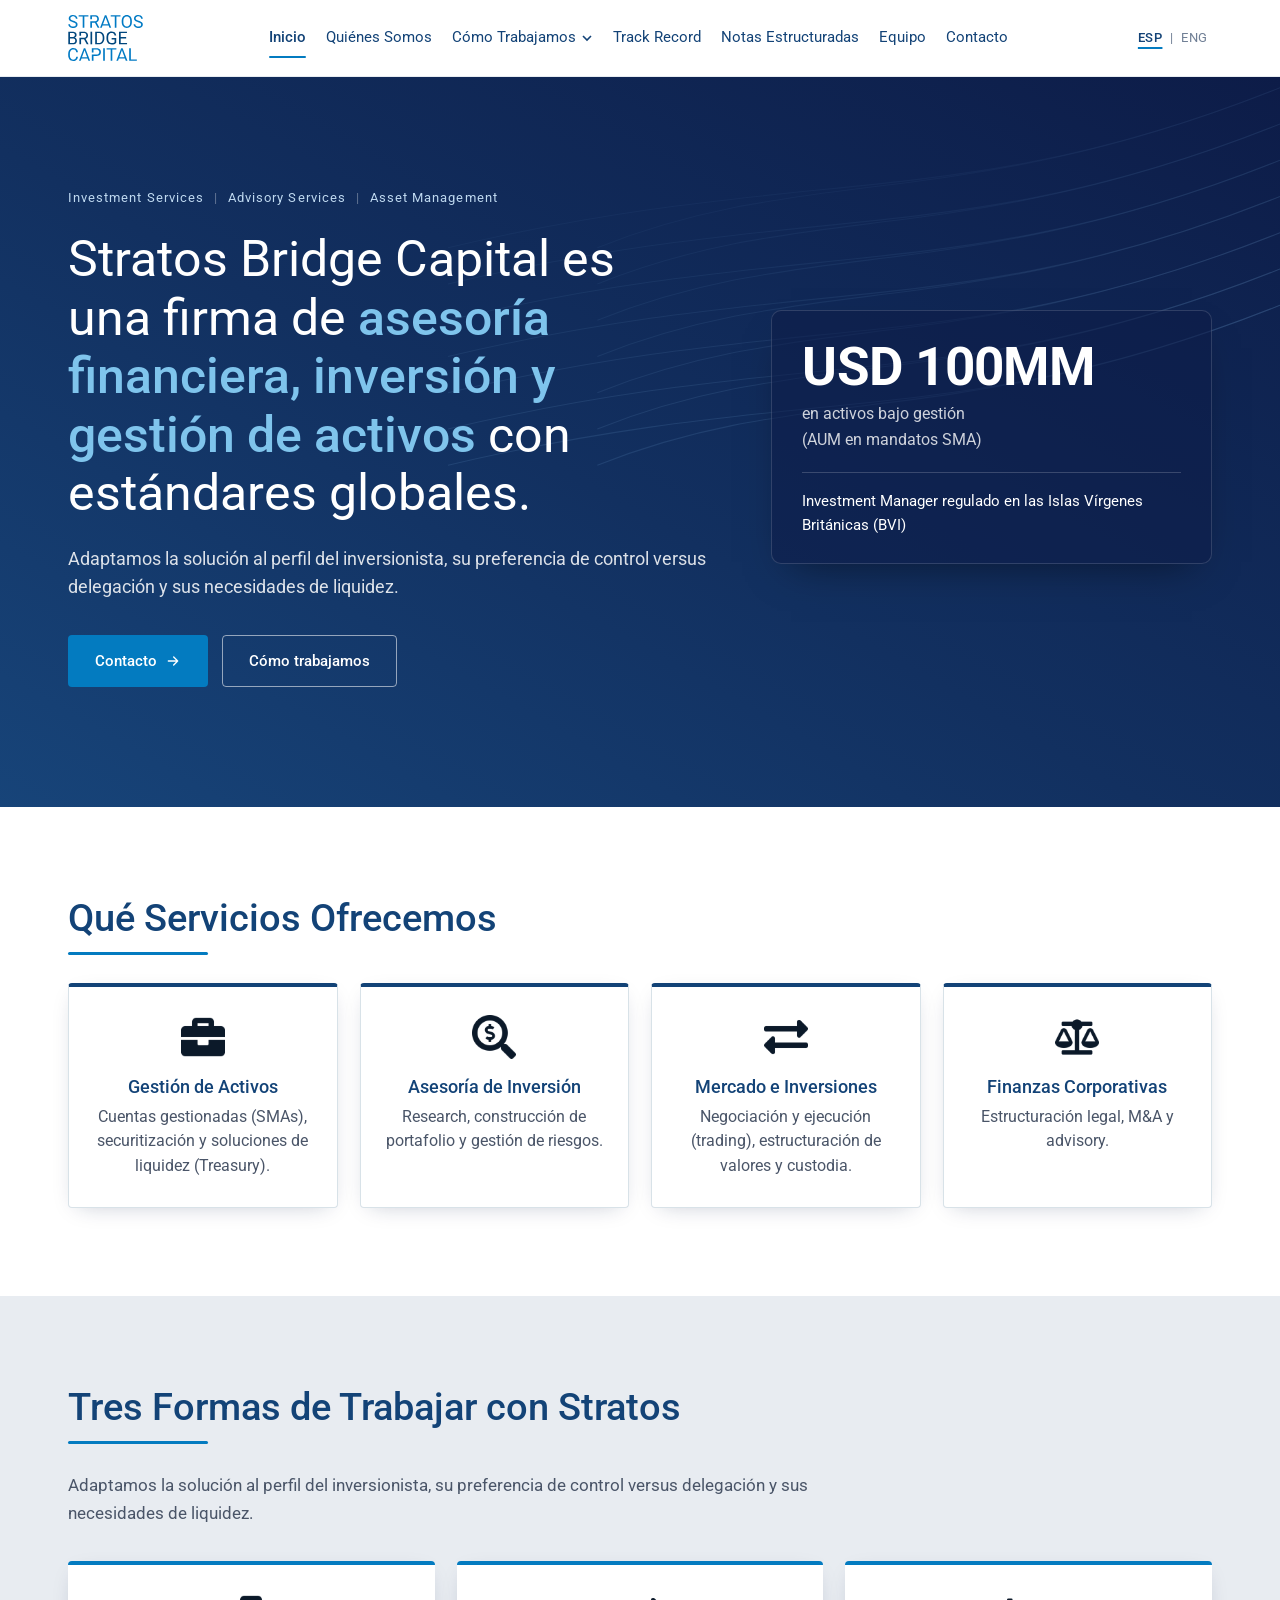
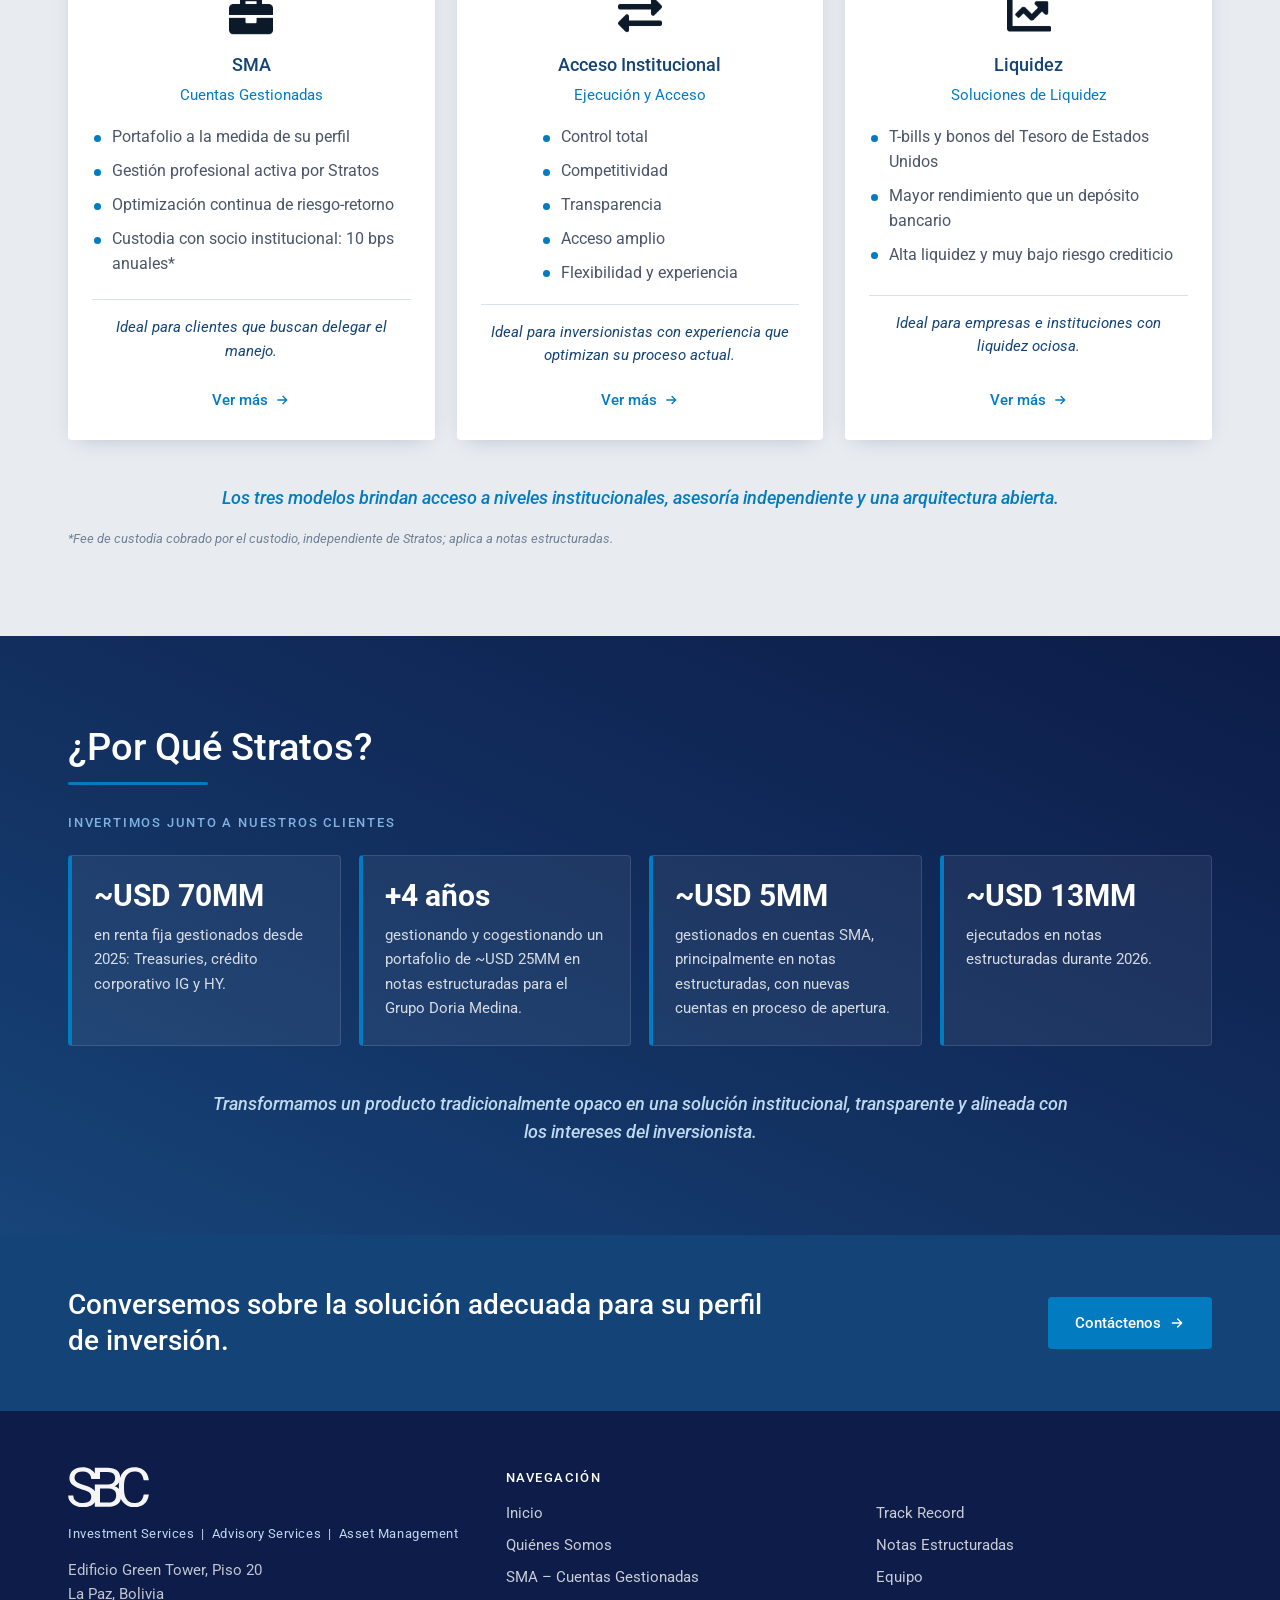
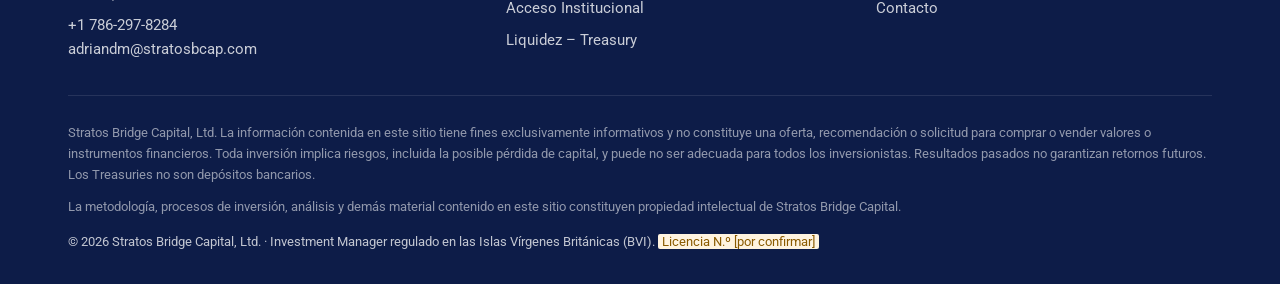
==== index.html @ 6c7af45d "Add files via upload" ====
<!DOCTYPE html>
<html lang="es" data-title-es="Stratos Bridge Capital" data-title-en="Stratos Bridge Capital">
<head>
<meta charset="UTF-8">
<meta name="viewport" content="width=device-width, initial-scale=1, viewport-fit=cover">
<title>Stratos Bridge Capital</title>
<meta name="description" content="Stratos Bridge Capital es una firma de asesoría financiera, inversión y gestión de activos con estándares globales: SMA, Acceso Institucional y Soluciones de Liquidez (Treasury).">
<meta name="theme-color" content="#0D1C48">
<link rel="canonical" href="https://www.stratosbridgecapital.com/">
<meta property="og:type" content="website">
<meta property="og:title" content="Stratos Bridge Capital">
<meta property="og:description" content="Stratos Bridge Capital es una firma de asesoría financiera, inversión y gestión de activos con estándares globales: SMA, Acceso Institucional y Soluciones de Liquidez (Treasury).">
<meta property="og:url" content="https://www.stratosbridgecapital.com/">
<link rel="icon" type="image/png" href="assets/img/favicon.png">
<link rel="apple-touch-icon" href="assets/img/apple-touch-icon.png">
<link rel="preconnect" href="https://fonts.googleapis.com">
<link rel="preconnect" href="https://fonts.gstatic.com" crossorigin>
<link href="https://fonts.googleapis.com/css2?family=Roboto:ital,wght@0,300;0,400;0,500;0,700;1,400;1,500&display=swap" rel="stylesheet">
<link rel="stylesheet" href="assets/css/site.css?v=20261110">
</head>
<body>
<a class="skip" href="#main"><span data-es="Saltar al contenido" data-en="Skip to content">Saltar al contenido</span></a>
<header id="hdr">
  <div class="wrap hdr-in">
    <a href="index.html" class="logo" aria-label="Stratos Bridge Capital – Inicio"><img src="assets/img/logos/lc.svg" alt="Stratos Bridge Capital" width="74" height="46" decoding="async"></a>
    <nav class="nav" aria-label="Principal"><a href="index.html" class="active" aria-current="page"><span data-es="Inicio" data-en="Home">Inicio</span></a><a href="quienes-somos.html"><span data-es="Quiénes Somos" data-en="About Us">Quiénes Somos</span></a><div class="dd"><button type="button" class="dd-btn" aria-expanded="false" aria-haspopup="true"><span data-es="Cómo Trabajamos" data-en="How We Work">Cómo Trabajamos</span><svg viewBox="0 0 12 12" fill="none" stroke="currentColor" stroke-width="1.6" aria-hidden="true"><path d="M2 4l4 4 4-4"/></svg></button><div class="dd-menu"><a href="sma.html"><span data-es="SMA – Cuentas Gestionadas" data-en="SMAs – Managed Accounts">SMA – Cuentas Gestionadas</span></a><a href="acceso-institucional.html"><span data-es="Acceso Institucional" data-en="Institutional Access">Acceso Institucional</span></a><a href="liquidez.html"><span data-es="Liquidez – Treasury" data-en="Liquidity – Treasury">Liquidez – Treasury</span></a></div></div><a href="track-record.html"><span>Track Record</span></a><a href="notas-estructuradas.html"><span data-es="Notas Estructuradas" data-en="Structured Notes">Notas Estructuradas</span></a><a href="equipo.html"><span data-es="Equipo" data-en="Team">Equipo</span></a><a href="contacto.html"><span data-es="Contacto" data-en="Contact">Contacto</span></a></nav>
    <div class="hdr-r">
      <div class="lang" role="group" aria-label="Idioma / Language"><button type="button" data-setlang="es" class="on" aria-pressed="true" title="Español">ESP</button><span aria-hidden="true">|</span><button type="button" data-setlang="en" aria-pressed="false" title="English">ENG</button></div>
      <button type="button" class="burger" id="burger" aria-expanded="false" aria-controls="mob" data-es-al="Abrir menú" data-en-al="Open menu" aria-label="Abrir menú">
        <svg viewBox="0 0 24 24" fill="none" stroke="currentColor" stroke-width="1.6" stroke-linecap="round" aria-hidden="true"><path d="M4 6h16M4 12h16M4 18h16"/></svg>
      </button>
    </div>
  </div>
</header>
<div class="mob-ov" data-mob-close></div>
<aside class="mob" id="mob" aria-hidden="true">
  <div class="mob-top">
    <img src="assets/img/logos/lw.svg" alt="Stratos Bridge Capital" width="55" height="34" decoding="async">
    <button type="button" class="mob-close" data-mob-close data-es-al="Cerrar menú" data-en-al="Close menu" aria-label="Cerrar menú">
      <svg viewBox="0 0 24 24" fill="none" stroke="currentColor" stroke-width="1.8" stroke-linecap="round" aria-hidden="true"><path d="M6 6l12 12M18 6 6 18"/></svg>
    </button>
  </div>
  <nav aria-label="Móvil"><a href="index.html" class="active"><span data-es="Inicio" data-en="Home">Inicio</span></a><a href="quienes-somos.html"><span data-es="Quiénes Somos" data-en="About Us">Quiénes Somos</span></a><span class="grp" data-es="Cómo Trabajamos" data-en="How We Work">Cómo Trabajamos</span><a href="sma.html" class="sub"><span data-es="SMA – Cuentas Gestionadas" data-en="SMAs – Managed Accounts">SMA – Cuentas Gestionadas</span></a><a href="acceso-institucional.html" class="sub"><span data-es="Acceso Institucional" data-en="Institutional Access">Acceso Institucional</span></a><a href="liquidez.html" class="sub"><span data-es="Liquidez – Treasury" data-en="Liquidity – Treasury">Liquidez – Treasury</span></a><a href="track-record.html"><span>Track Record</span></a><a href="notas-estructuradas.html"><span data-es="Notas Estructuradas" data-en="Structured Notes">Notas Estructuradas</span></a><a href="equipo.html"><span data-es="Equipo" data-en="Team">Equipo</span></a><a href="contacto.html"><span data-es="Contacto" data-en="Contact">Contacto</span></a></nav>
  <div class="lang" role="group" aria-label="Idioma / Language"><button type="button" data-setlang="es" class="on" aria-pressed="true" title="Español">ESP</button><span aria-hidden="true">|</span><button type="button" data-setlang="en" aria-pressed="false" title="English">ENG</button></div>
</aside>
<main id="main">
<section class="hero">
  <svg class="hero-deco" viewBox="0 0 1200 600" preserveAspectRatio="xMaxYMid slice" aria-hidden="true"><path d="M560 160 C 760 80, 900 130, 1200 10" fill="none" stroke="#7FB2E0" stroke-opacity="0.10" stroke-width="1"/><path d="M560 194 C 760 114, 900 164, 1200 44" fill="none" stroke="#7FB2E0" stroke-opacity="0.13" stroke-width="1"/><path d="M560 228 C 760 148, 900 198, 1200 78" fill="none" stroke="#7FB2E0" stroke-opacity="0.16" stroke-width="1"/><path d="M560 262 C 760 182, 900 232, 1200 112" fill="none" stroke="#7FB2E0" stroke-opacity="0.19" stroke-width="1"/><path d="M560 296 C 760 216, 900 266, 1200 146" fill="none" stroke="#7FB2E0" stroke-opacity="0.22" stroke-width="1"/><path d="M560 330 C 760 250, 900 300, 1200 180" fill="none" stroke="#7FB2E0" stroke-opacity="0.25" stroke-width="1"/><path d="M560 364 C 760 284, 900 334, 1200 214" fill="none" stroke="#7FB2E0" stroke-opacity="0.28" stroke-width="1"/><path d="M420 160 C 760 80, 900 130, 1200 10" fill="none" stroke="#7FB2E0" stroke-opacity="0.10" stroke-width="1"/><path d="M420 194 C 760 114, 900 164, 1200 44" fill="none" stroke="#7FB2E0" stroke-opacity="0.13" stroke-width="1"/><path d="M420 228 C 760 148, 900 198, 1200 78" fill="none" stroke="#7FB2E0" stroke-opacity="0.16" stroke-width="1"/><path d="M420 262 C 760 182, 900 232, 1200 112" fill="none" stroke="#7FB2E0" stroke-opacity="0.19" stroke-width="1"/><path d="M420 296 C 760 216, 900 266, 1200 146" fill="none" stroke="#7FB2E0" stroke-opacity="0.22" stroke-width="1"/><path d="M420 330 C 760 250, 900 300, 1200 180" fill="none" stroke="#7FB2E0" stroke-opacity="0.25" stroke-width="1"/><path d="M420 364 C 760 284, 900 334, 1200 214" fill="none" stroke="#7FB2E0" stroke-opacity="0.28" stroke-width="1"/></svg>
  <div class="wrap hero-in">
    <div class="fade">
      <p class="tagline">Investment Services <i>|</i> Advisory Services <i>|</i> Asset Management</p>
      <h1 data-es="Stratos Bridge Capital es una firma de &lt;b&gt;asesoría financiera, inversión y gestión de activos&lt;/b&gt; con estándares globales." data-en="Stratos Bridge Capital is a &lt;b&gt;financial advisory, investment and asset management&lt;/b&gt; firm with global standards.">Stratos Bridge Capital es una firma de <b>asesoría financiera, inversión y gestión de activos</b> con estándares globales.</h1>
      <p class="sub" data-es="Adaptamos la solución al perfil del inversionista, su preferencia de control versus delegación y sus necesidades de liquidez." data-en="We tailor each solution to the investor’s profile, their preference for control versus delegation, and their liquidity needs.">Adaptamos la solución al perfil del inversionista, su preferencia de control versus delegación y sus necesidades de liquidez.</p>
      <div class="btns">
        <a href="contacto.html" class="btn btn-p"><span data-es="Contacto" data-en="Contact">Contacto</span><svg viewBox="0 0 24 24" fill="none" stroke="currentColor" stroke-width="2" stroke-linecap="round" stroke-linejoin="round" aria-hidden="true"><path d="M5 12h14M13 6l6 6-6 6"/></svg></a>
        <a href="#formas" class="btn btn-o"><span data-es="Cómo trabajamos" data-en="How we work">Cómo trabajamos</span></a>
      </div>
    </div>
    <div class="fade"><div class="aum">
  <div class="big">USD 100MM</div>
  <p class="cap" data-es="en activos bajo gestión&lt;br&gt;(AUM en mandatos SMA)" data-en="in assets under management&lt;br&gt;(AUM in SMA mandates)">en activos bajo gestión<br>(AUM en mandatos SMA)</p>
  <hr>
  <p class="reg" data-es="Investment Manager regulado en las Islas Vírgenes Británicas (BVI)" data-en="Investment Manager regulated in the British Virgin Islands (BVI)">Investment Manager regulado en las Islas Vírgenes Británicas (BVI)</p>
</div></div>
  </div>
</section>
<section class="sec sec-white"><div class="wrap">
  <h2 class="ttl"><span data-es="Qué Servicios Ofrecemos" data-en="What We Offer">Qué Servicios Ofrecemos</span><span class="ul" aria-hidden="true"></span></h2>
  <div class="grid g4"><div class="card cen navy"><img src="assets/img/icons/gestion.png" alt="" width="44" height="44" class="ico" loading="lazy" decoding="async">
      <h3 data-es="Gestión de Activos" data-en="Asset Management">Gestión de Activos</h3><p data-es="Cuentas gestionadas (SMAs), securitización y soluciones de liquidez (Treasury)." data-en="Separately managed accounts (SMAs), securitization and liquidity solutions (Treasury).">Cuentas gestionadas (SMAs), securitización y soluciones de liquidez (Treasury).</p></div><div class="card cen navy"><img src="assets/img/icons/asesoria.png" alt="" width="44" height="44" class="ico" loading="lazy" decoding="async">
      <h3 data-es="Asesoría de Inversión" data-en="Investment Advisory">Asesoría de Inversión</h3><p data-es="Research, construcción de portafolio y gestión de riesgos." data-en="Research, portfolio construction and risk management.">Research, construcción de portafolio y gestión de riesgos.</p></div><div class="card cen navy"><img src="assets/img/icons/mercado.png" alt="" width="44" height="44" class="ico" loading="lazy" decoding="async">
      <h3 data-es="Mercado e Inversiones" data-en="Markets &amp; Investments">Mercado e Inversiones</h3><p data-es="Negociación y ejecución (trading), estructuración de valores y custodia." data-en="Trading and execution, securities structuring and custody.">Negociación y ejecución (trading), estructuración de valores y custodia.</p></div><div class="card cen navy"><img src="assets/img/icons/finanzas.png" alt="" width="44" height="44" class="ico" loading="lazy" decoding="async">
      <h3 data-es="Finanzas Corporativas" data-en="Corporate Finance">Finanzas Corporativas</h3><p data-es="Estructuración legal, M&amp;amp;A y advisory." data-en="Legal structuring, M&amp;amp;A and advisory.">Estructuración legal, M&amp;A y advisory.</p></div></div>
</div></section>
<section class="sec sec-light" id="formas"><div class="wrap">
  <h2 class="ttl"><span data-es="Tres Formas de Trabajar con Stratos" data-en="Three Ways to Work with Stratos">Tres Formas de Trabajar con Stratos</span><span class="ul" aria-hidden="true"></span></h2>
  <p class="lead" data-es="Adaptamos la solución al perfil del inversionista, su preferencia de control versus delegación y sus necesidades de liquidez." data-en="We tailor each solution to the investor’s profile, their preference for control versus delegation, and their liquidity needs.">Adaptamos la solución al perfil del inversionista, su preferencia de control versus delegación y sus necesidades de liquidez.</p>
  <div class="grid g3" style="margin-top:34px"><div class="card cen"><img src="assets/img/icons/gestion.png" alt="" width="44" height="44" class="ico" loading="lazy" decoding="async">
      <h3>SMA</h3><p class="h3sub" data-es="Cuentas Gestionadas" data-en="Managed Accounts">Cuentas Gestionadas</p><ul class="list"><li data-es="Portafolio a la medida de su perfil" data-en="Portfolio tailored to your profile">Portafolio a la medida de su perfil</li><li data-es="Gestión profesional activa por Stratos" data-en="Active professional management by Stratos">Gestión profesional activa por Stratos</li><li data-es="Optimización continua de riesgo-retorno" data-en="Ongoing risk-return optimization">Optimización continua de riesgo-retorno</li><li data-es="Custodia con socio institucional: 10 bps anuales*" data-en="Custody with an institutional partner: 10 bps per year*">Custodia con socio institucional: 10 bps anuales*</li></ul>
      <p class="ideal" data-es="Ideal para clientes que buscan delegar el manejo." data-en="Ideal for clients who prefer to delegate management.">Ideal para clientes que buscan delegar el manejo.</p>
      <a class="more" href="sma.html"><span data-es="Ver más" data-en="Learn more">Ver más</span><svg style="width:16px;height:16px" viewBox="0 0 24 24" fill="none" stroke="currentColor" stroke-width="2" aria-hidden="true"><path d="M5 12h14M13 6l6 6-6 6"/></svg></a></div><div class="card cen"><img src="assets/img/icons/mercado.png" alt="" width="44" height="44" class="ico" loading="lazy" decoding="async">
      <h3 data-es="Acceso Institucional" data-en="Institutional Access">Acceso Institucional</h3><p class="h3sub" data-es="Ejecución y Acceso" data-en="Execution &amp; Access">Ejecución y Acceso</p><ul class="list"><li data-es="Control total" data-en="Full control">Control total</li><li data-es="Competitividad" data-en="Competitive terms">Competitividad</li><li data-es="Transparencia" data-en="Transparency">Transparencia</li><li data-es="Acceso amplio" data-en="Broad access">Acceso amplio</li><li data-es="Flexibilidad y experiencia" data-en="Flexibility and expertise">Flexibilidad y experiencia</li></ul>
      <p class="ideal" data-es="Ideal para inversionistas con experiencia que optimizan su proceso actual." data-en="Ideal for experienced investors optimizing their current process.">Ideal para inversionistas con experiencia que optimizan su proceso actual.</p>
      <a class="more" href="acceso-institucional.html"><span data-es="Ver más" data-en="Learn more">Ver más</span><svg style="width:16px;height:16px" viewBox="0 0 24 24" fill="none" stroke="currentColor" stroke-width="2" aria-hidden="true"><path d="M5 12h14M13 6l6 6-6 6"/></svg></a></div><div class="card cen"><img src="assets/img/icons/liquidez.png" alt="" width="44" height="44" class="ico" loading="lazy" decoding="async">
      <h3 data-es="Liquidez" data-en="Liquidity">Liquidez</h3><p class="h3sub" data-es="Soluciones de Liquidez" data-en="Liquidity Solutions">Soluciones de Liquidez</p><ul class="list"><li data-es="T-bills y bonos del Tesoro de Estados Unidos" data-en="U.S. Treasury bills and notes">T-bills y bonos del Tesoro de Estados Unidos</li><li data-es="Mayor rendimiento que un depósito bancario" data-en="Higher yield than a bank deposit">Mayor rendimiento que un depósito bancario</li><li data-es="Alta liquidez y muy bajo riesgo crediticio" data-en="High liquidity and very low credit risk">Alta liquidez y muy bajo riesgo crediticio</li></ul>
      <p class="ideal" data-es="Ideal para empresas e instituciones con liquidez ociosa." data-en="Ideal for companies and institutions with idle cash.">Ideal para empresas e instituciones con liquidez ociosa.</p>
      <a class="more" href="liquidez.html"><span data-es="Ver más" data-en="Learn more">Ver más</span><svg style="width:16px;height:16px" viewBox="0 0 24 24" fill="none" stroke="currentColor" stroke-width="2" aria-hidden="true"><path d="M5 12h14M13 6l6 6-6 6"/></svg></a></div></div>
  <p class="closing" data-es="Los tres modelos brindan acceso a niveles institucionales, asesoría independiente y una arquitectura abierta." data-en="All three models provide institutional-level access, independent advice and an open architecture.">Los tres modelos brindan acceso a niveles institucionales, asesoría independiente y una arquitectura abierta.</p>
  <p class="fn" data-es="*Fee de custodia cobrado por el custodio, independiente de Stratos; aplica a notas estructuradas." data-en="*Custody fee charged by the custodian, independent of Stratos; applies to structured notes.">*Fee de custodia cobrado por el custodio, independiente de Stratos; aplica a notas estructuradas.</p>
</div></section>
<section class="sec sec-dark"><div class="wrap">
  <h2 class="ttl"><span data-es="¿Por Qué Stratos?" data-en="Why Stratos?">¿Por Qué Stratos?</span><span class="ul" aria-hidden="true"></span></h2>
  <span class="kicker" data-es="Invertimos junto a nuestros clientes" data-en="We invest alongside our clients">Invertimos junto a nuestros clientes</span>
  <div class="stats" style="margin-top:22px"><div class="stat"><div class="n">~USD 70MM</div><p data-es="en renta fija gestionados desde 2025: Treasuries, crédito corporativo IG y HY." data-en="in fixed income managed since 2025: Treasuries, investment grade and high yield corporate credit.">en renta fija gestionados desde 2025: Treasuries, crédito corporativo IG y HY.</p></div><div class="stat"><div class="n" data-es="+4 años" data-en="4+ years">+4 años</div><p data-es="gestionando y cogestionando un portafolio de ~USD 25MM en notas estructuradas para el Grupo Doria Medina." data-en="managing and co-managing a ~USD 25MM structured notes portfolio for Grupo Doria Medina.">gestionando y cogestionando un portafolio de ~USD 25MM en notas estructuradas para el Grupo Doria Medina.</p></div><div class="stat"><div class="n">~USD 5MM</div><p data-es="gestionados en cuentas SMA, principalmente en notas estructuradas, con nuevas cuentas en proceso de apertura." data-en="managed in SMAs, mainly in structured notes, with new accounts in the process of being opened.">gestionados en cuentas SMA, principalmente en notas estructuradas, con nuevas cuentas en proceso de apertura.</p></div><div class="stat"><div class="n">~USD 13MM</div><p data-es="ejecutados en notas estructuradas durante 2026." data-en="executed in structured notes during 2026.">ejecutados en notas estructuradas durante 2026.</p></div></div>
  <p class="closing" data-es="Transformamos un producto tradicionalmente opaco en una solución institucional, transparente y alineada con los intereses del inversionista." data-en="We turn a traditionally opaque product into an institutional, transparent solution aligned with the investor’s interests.">Transformamos un producto tradicionalmente opaco en una solución institucional, transparente y alineada con los intereses del inversionista.</p>
</div></section>
<section class="cta"><div class="wrap">
  <h2 data-es="Conversemos sobre la solución adecuada para su perfil de inversión." data-en="Let&#x27;s talk about the right solution for your investment profile.">Conversemos sobre la solución adecuada para su perfil de inversión.</h2>
  <a href="contacto.html" class="btn btn-p"><span data-es="Contáctenos" data-en="Contact us">Contáctenos</span><svg viewBox="0 0 24 24" fill="none" stroke="currentColor" stroke-width="2" stroke-linecap="round" stroke-linejoin="round" aria-hidden="true"><path d="M5 12h14M13 6l6 6-6 6"/></svg></a>
</div></section>
</main>
<footer>
  <div class="wrap">
    <div class="ft">
      <div>
        <img src="assets/img/logos/lm.svg" alt="SBC" width="81" height="40" class="logo-f" decoding="async">
        <p class="tag">Investment Services &nbsp;|&nbsp; Advisory Services &nbsp;|&nbsp; Asset Management</p>
        <p style="margin-top:14px"><span data-es="Edificio Green Tower, Piso 20" data-en="Green Tower Building, 20th Floor">Edificio Green Tower, Piso 20</span><br>La Paz, Bolivia</p>
        <p style="margin-top:8px"><a href="tel:+17862978284">+1 786-297-8284</a><br><a href="mailto:adriandm@stratosbcap.com">adriandm@stratosbcap.com</a></p>
      </div>
      <div><h4><span data-es="Navegación" data-en="Navigation">Navegación</span></h4><ul><li><a href="index.html"><span data-es="Inicio" data-en="Home">Inicio</span></a></li><li><a href="quienes-somos.html"><span data-es="Quiénes Somos" data-en="About Us">Quiénes Somos</span></a></li><li><a href="sma.html"><span data-es="SMA – Cuentas Gestionadas" data-en="SMAs – Managed Accounts">SMA – Cuentas Gestionadas</span></a></li><li><a href="acceso-institucional.html"><span data-es="Acceso Institucional" data-en="Institutional Access">Acceso Institucional</span></a></li><li><a href="liquidez.html"><span data-es="Liquidez – Treasury" data-en="Liquidity – Treasury">Liquidez – Treasury</span></a></li></ul></div>
      <div><h4 class="blank" aria-hidden="true">&nbsp;</h4><ul><li><a href="track-record.html"><span>Track Record</span></a></li><li><a href="notas-estructuradas.html"><span data-es="Notas Estructuradas" data-en="Structured Notes">Notas Estructuradas</span></a></li><li><a href="equipo.html"><span data-es="Equipo" data-en="Team">Equipo</span></a></li><li><a href="contacto.html"><span data-es="Contacto" data-en="Contact">Contacto</span></a></li></ul></div>
    </div>
    <div class="disc">
      <p data-es="Stratos Bridge Capital, Ltd. La información contenida en este sitio tiene fines exclusivamente informativos y no constituye una oferta, recomendación o solicitud para comprar o vender valores o instrumentos financieros. Toda inversión implica riesgos, incluida la posible pérdida de capital, y puede no ser adecuada para todos los inversionistas. Resultados pasados no garantizan retornos futuros. Los Treasuries no son depósitos bancarios." data-en="Stratos Bridge Capital, Ltd. The information on this website is provided for informational purposes only and does not constitute an offer, recommendation or solicitation to buy or sell any securities or financial instruments. All investments involve risk, including the possible loss of capital, and may not be suitable for all investors. Past performance does not guarantee future returns. Treasuries are not bank deposits.">Stratos Bridge Capital, Ltd. La información contenida en este sitio tiene fines exclusivamente informativos y no constituye una oferta, recomendación o solicitud para comprar o vender valores o instrumentos financieros. Toda inversión implica riesgos, incluida la posible pérdida de capital, y puede no ser adecuada para todos los inversionistas. Resultados pasados no garantizan retornos futuros. Los Treasuries no son depósitos bancarios.</p>
      <p data-es="La metodología, procesos de inversión, análisis y demás material contenido en este sitio constituyen propiedad intelectual de Stratos Bridge Capital." data-en="The methodology, investment processes, analyses and other material on this website are the intellectual property of Stratos Bridge Capital.">La metodología, procesos de inversión, análisis y demás material contenido en este sitio constituyen propiedad intelectual de Stratos Bridge Capital.</p>
      <p class="legal" data-es="© 2026 Stratos Bridge Capital, Ltd. · Investment Manager regulado en las Islas Vírgenes Británicas (BVI). &lt;em class=&quot;todo&quot;&gt;Licencia N.º [por confirmar]&lt;/em&gt;" data-en="© 2026 Stratos Bridge Capital, Ltd. · Investment Manager regulated in the British Virgin Islands (BVI). &lt;em class=&quot;todo&quot;&gt;License No. [to be confirmed]&lt;/em&gt;">© 2026 Stratos Bridge Capital, Ltd. · Investment Manager regulado en las Islas Vírgenes Británicas (BVI). <em class="todo">Licencia N.º [por confirmar]</em></p>
    </div>
  </div>
</footer>
<script src="assets/js/site.js?v=20261110"></script>
</body>
</html>
---- assets/css/site.css ----
/* =====================================================================
   Stratos Bridge Capital — hoja de estilos del sitio (rediseño nov-2026)
   Paleta basada en la presentación institucional:
     --navy   #134377  azul corporativo (títulos, textos principales)
     --accent #037BC0  azul acento (subrayados, cifras, enlaces)
     --dark   #0D1C48  azul oscuro (footer, degradados)
     --light  #E8ECF1  fondo gris-azulado de secciones
   Sin Tailwind ni dependencias externas (solo Google Fonts: Roboto).
   ===================================================================== */

:root{
  --navy:#134377; --accent:#037BC0; --dark:#0D1C48; --mid:#174479;
  --light:#E8ECF1; --light2:#F5F7FB; --ink:#1F2A3C; --gray:#4A5568; --gray2:#718096;
  --line:#D8E2E8; --pos:#1B8057; --neg:#C0392B; --white:#fff;
  --grad:linear-gradient(to top right,#174479 0%,#123060 45%,#0D1C48 100%);
  --wrap:1240px; --gut:20px; --hdr:76px;
  --shadow:0 6px 22px -10px rgba(13,28,72,.28);
}

*,*::before,*::after{box-sizing:border-box;margin:0;padding:0}
html{-webkit-text-size-adjust:100%;scroll-behavior:smooth;scroll-padding-top:calc(var(--hdr) + 12px)}
body{font-family:'Roboto',system-ui,-apple-system,'Segoe UI',Arial,sans-serif;color:var(--ink);background:#fff;
  line-height:1.6;font-size:16px;-webkit-font-smoothing:antialiased;overflow-x:hidden}
img,svg{max-width:100%;display:block}
a{color:var(--accent);text-decoration:none}
a:hover{text-decoration:underline}
strong{font-weight:500;color:var(--navy)}
button{font:inherit;cursor:pointer;background:none;border:0;color:inherit;touch-action:manipulation;-webkit-tap-highlight-color:transparent}
:focus-visible{outline:2px solid var(--accent);outline-offset:3px}
.sr-only{position:absolute;width:1px;height:1px;overflow:hidden;clip:rect(0 0 0 0);white-space:nowrap}
.skip{position:absolute;left:-999px;top:8px;background:var(--navy);color:#fff;padding:8px 14px;z-index:200;border-radius:4px}
.skip:focus{left:8px}

.wrap{max-width:var(--wrap);margin:0 auto;padding:0 var(--gut)}
@media(min-width:768px){:root{--gut:32px}}
@media(min-width:1200px){:root{--gut:48px}}

/* ---------- Secciones (alternancia de fondos) ---------- */
.sec{padding:64px 0}
@media(min-width:1024px){.sec{padding:88px 0}}
.sec-white{background:#fff}
.sec-light{background:var(--light)}
.sec-dark{background:var(--grad);color:#fff}
.sec-dark strong{color:#fff}

/* ---------- Títulos con subrayado azul (div absoluto, no pseudo-elemento) ---------- */
.ttl{position:relative;display:inline-block;padding-bottom:14px;margin-bottom:28px;
  font-size:clamp(1.65rem,1.2rem + 1.6vw,2.4rem);font-weight:500;color:var(--navy);line-height:1.2}
.ttl .ul{position:absolute;left:0;bottom:0;width:min(46%,140px);height:3px;border-radius:2px;background:var(--accent)}
.ttl.center{display:block;text-align:center}
.ttl.center .ul{left:50%;transform:translateX(-50%)}
.sec-dark .ttl{color:#fff}
@media(min-width:1024px){.ttl.nowrap{white-space:nowrap}}
.kicker{display:block;font-size:.8rem;letter-spacing:.14em;text-transform:uppercase;color:var(--accent);font-weight:500;margin-bottom:10px}
.sec-dark .kicker{color:#7FB2E0}
.lead{font-size:1.08rem;color:var(--gray);max-width:780px}
.sec-dark .lead{color:rgba(255,255,255,.82)}
.center-txt{text-align:center;margin-left:auto;margin-right:auto}
.closing{font-style:italic;font-weight:500;color:var(--accent);text-align:center;font-size:1.12rem;max-width:860px;margin:44px auto 0}
.sec-dark .closing{color:#BFD9F0}

/* ---------- Header ---------- */
#hdr{position:sticky;top:0;z-index:50;background:rgba(255,255,255,.97);border-bottom:1px solid rgba(19,67,119,.1);
  -webkit-backdrop-filter:saturate(1.2) blur(6px);backdrop-filter:saturate(1.2) blur(6px)}
.hdr-in{display:flex;align-items:center;justify-content:space-between;height:var(--hdr);gap:20px}
.logo img{height:46px;width:auto}
.nav{display:none;align-items:center;gap:26px}
.nav a,.dd-btn{font-size:15px;font-weight:400;color:var(--navy);white-space:nowrap;padding:8px 0;position:relative;display:inline-flex;align-items:center;gap:5px}
.nav a:hover,.dd-btn:hover{text-decoration:none;color:var(--accent)}
.nav .active{font-weight:500}
.nav .active::after{content:"";position:absolute;left:0;right:0;bottom:0;height:2px;background:var(--accent);border-radius:2px}
.dd{position:relative}
.dd-btn svg{width:12px;height:12px;transition:transform .2s}
.dd.open .dd-btn svg{transform:rotate(180deg)}
.dd-menu{display:none;position:absolute;top:100%;left:-16px;min-width:250px;background:#fff;border:1px solid var(--line);
  border-top:3px solid var(--accent);box-shadow:var(--shadow);padding:8px 0;border-radius:0 0 6px 6px}
.dd-menu a{display:block;padding:10px 18px;font-size:14.5px}
.dd-menu a::after{display:none}
.dd-menu a.active{color:var(--accent)}
.dd-menu a:hover{background:var(--light2)}
.dd.open .dd-menu{display:block}
@media(hover:hover) and (pointer:fine){.dd:hover .dd-menu{display:block}}
.hdr-r{display:flex;align-items:center;gap:14px}
.lang{display:flex;align-items:center;gap:4px;font-size:13px;color:var(--gray2)}
.lang button{padding:6px 4px;font-weight:400;color:var(--gray2);letter-spacing:.04em}
.lang button.on{color:var(--navy);font-weight:500;text-decoration:underline;text-decoration-color:var(--accent);text-underline-offset:5px;text-decoration-thickness:2px}
.burger{width:42px;height:42px;display:flex;align-items:center;justify-content:center;color:var(--navy)}
.burger svg{width:26px;height:26px}
@media(min-width:1200px){.nav{display:flex}.burger{display:none}}
@media(min-width:1200px) and (max-width:1320px){.nav{gap:20px}.nav a,.dd-btn{font-size:14.5px}}

/* ---------- Menú móvil (off-canvas) ---------- */
.mob-ov{position:fixed;inset:0;background:rgba(13,28,72,.55);z-index:90;opacity:0;visibility:hidden;transition:opacity .25s,visibility .25s}
.mob{position:fixed;top:0;right:0;bottom:0;width:300px;max-width:86vw;background:var(--dark);color:#fff;z-index:100;
  transform:translateX(105%);transition:transform .3s ease;visibility:hidden;overflow-y:auto;-webkit-overflow-scrolling:touch;
  padding:20px 26px 40px}
body.mob-open .mob{transform:none;visibility:visible}
body.mob-open .mob-ov{opacity:1;visibility:visible}
body.mob-open{overflow:hidden}
.mob-top{display:flex;justify-content:space-between;align-items:center;margin-bottom:22px}
.mob-top img{height:34px;width:auto}
.mob-close{width:42px;height:42px;display:flex;align-items:center;justify-content:center;color:#fff}
.mob-close svg{width:24px;height:24px}
.mob nav a{display:block;color:#fff;padding:12px 0;font-size:16.5px;border-bottom:1px solid rgba(255,255,255,.08)}
.mob nav a.active{color:#7FB2E0;font-weight:500}
.mob nav .sub{padding-left:16px;font-size:15px;color:rgba(255,255,255,.82)}
.mob nav .grp{display:block;padding:12px 0 4px;font-size:12px;letter-spacing:.12em;text-transform:uppercase;color:#7FB2E0}
.mob .lang{margin-top:24px;color:rgba(255,255,255,.6)}
.mob .lang button{color:rgba(255,255,255,.7);font-size:15px}
.mob .lang button.on{color:#fff}

/* ---------- Hero (inicio) ---------- */
.hero{background:var(--grad);color:#fff;position:relative;overflow:hidden}
.hero-deco{position:absolute;inset:0;pointer-events:none;opacity:.5}
.hero-in{position:relative;display:grid;gap:40px;padding-top:64px;padding-bottom:72px}
@media(min-width:1024px){.hero-in{grid-template-columns:1.45fr 1fr;align-items:center;padding-top:110px;padding-bottom:120px;gap:64px}}
.tagline{font-size:.82rem;letter-spacing:.08em;color:#BFD9F0;margin-bottom:22px;display:flex;flex-wrap:wrap;gap:6px 10px}
.tagline i{font-style:normal;color:rgba(255,255,255,.35)}
.hero h1{font-size:clamp(1.85rem,1.2rem + 2.6vw,3.1rem);font-weight:400;line-height:1.18;margin-bottom:22px}
.hero h1 b{font-weight:500;color:#7FC4EC}
.hero p.sub{font-size:1.1rem;color:rgba(255,255,255,.85);max-width:640px;margin-bottom:34px}
.btns{display:flex;flex-wrap:wrap;gap:14px}
.btn{display:inline-flex;align-items:center;gap:8px;padding:13px 26px;border-radius:4px;font-weight:500;font-size:15px;
  transition:background .2s,color .2s,border-color .2s;text-decoration:none!important;border:1.5px solid transparent}
.btn-p{background:var(--accent);color:#fff}
.btn-p:hover{background:#0569A6}
.btn-o{border-color:rgba(255,255,255,.55);color:#fff}
.btn-o:hover{background:rgba(255,255,255,.1)}
.btn-n{background:var(--navy);color:#fff}
.btn-n:hover{background:var(--dark)}
.btn svg{width:16px;height:16px}

.aum{background:rgba(13,28,72,.55);border:1px solid rgba(255,255,255,.14);border-radius:10px;padding:30px 30px 26px;box-shadow:0 18px 40px -20px rgba(0,0,0,.5)}
.aum .big{font-size:clamp(2.4rem,1.8rem + 2vw,3.3rem);font-weight:700;line-height:1;letter-spacing:-.01em}
.aum .cap{color:rgba(255,255,255,.8);margin-top:8px;font-size:.98rem}
.aum hr{border:0;border-top:1px solid rgba(255,255,255,.18);margin:20px 0 16px}
.aum .reg{font-size:.95rem;color:#fff}
.aum-light{background:var(--navy);color:#fff;border:0}

/* ---------- Encabezado de páginas internas ---------- */
.phead{background:var(--grad);color:#fff;position:relative;overflow:hidden}
.phead .wrap{position:relative;padding-top:58px;padding-bottom:58px}
@media(min-width:1024px){.phead .wrap{padding-top:80px;padding-bottom:80px}}
.phead .ico{width:56px;height:56px;margin-bottom:18px}
.phead h1{font-size:clamp(1.9rem,1.3rem + 2vw,2.9rem);font-weight:500;line-height:1.15;position:relative;display:inline-block;padding-bottom:16px;margin-bottom:18px}
.phead h1 .ul{position:absolute;left:0;bottom:0;width:min(50%,160px);height:3px;background:var(--accent);border-radius:2px}
.phead p{font-size:1.1rem;color:rgba(255,255,255,.85);max-width:760px}
.crumbs{font-size:.82rem;color:rgba(255,255,255,.6);margin-bottom:16px;letter-spacing:.04em}
.crumbs a{color:rgba(255,255,255,.75)}

/* ---------- Grids y tarjetas ---------- */
.grid{display:grid;gap:22px}
@media(min-width:640px){.g2,.g4{grid-template-columns:repeat(2,1fr)}}
@media(min-width:900px){.g3{grid-template-columns:repeat(3,1fr)}}
@media(min-width:1024px){.g4{grid-template-columns:repeat(4,1fr)}}
@media(min-width:900px){.g2-lg{grid-template-columns:repeat(2,1fr)}}
.card{background:#fff;border-top:4px solid var(--accent);border-radius:4px;box-shadow:var(--shadow);padding:28px 24px;display:flex;flex-direction:column}
.card.navy{border-top-color:var(--navy)}
.sec-white .card{border:1px solid var(--line);border-top:4px solid var(--accent)}
.sec-white .card.navy{border-top-color:var(--navy)}
.card .ico{width:44px;height:44px;margin:0 0 16px}
.card.cen{text-align:center;align-items:center}
.card h3{font-size:1.14rem;font-weight:500;color:var(--navy);line-height:1.3;margin-bottom:6px}
.card .h3sub{color:var(--accent);font-size:.95rem;margin-bottom:14px}
.card p{color:var(--gray);font-size:.97rem}
.card .more{margin-top:auto;padding-top:20px;font-weight:500;font-size:.95rem;display:inline-flex;gap:6px;align-items:center}
.card .ideal{margin-top:auto;padding-top:16px;border-top:1px solid var(--line);font-size:.92rem;color:var(--navy);font-style:italic}
.card ul+.ideal{margin-top:auto}
.list{list-style:none;display:grid;gap:9px;margin:4px 0 18px;color:var(--gray);font-size:.97rem;text-align:left}
.list li{position:relative;padding-left:20px}
.list li::before{content:"";position:absolute;left:2px;top:.62em;width:7px;height:7px;border-radius:50%;background:var(--accent)}
.sec-dark .list{color:rgba(255,255,255,.85)}

/* Pilares */
.pillars{display:grid;gap:18px}
@media(min-width:768px){.pillars{grid-template-columns:repeat(3,1fr)}}
.pillar{border-top:4px solid var(--accent);padding:22px 4px 0}
.pillar h3{font-size:1.15rem;font-weight:500;color:var(--navy);margin-bottom:8px}
.pillar p{color:var(--gray);font-size:.97rem}

/* Estadísticas "Invertimos junto a nuestros clientes" */
.stats{display:grid;gap:18px}
@media(min-width:640px){.stats{grid-template-columns:repeat(2,1fr)}}
@media(min-width:1024px){.stats{grid-template-columns:repeat(4,1fr)}}
.stat{background:rgba(255,255,255,.06);border:1px solid rgba(255,255,255,.12);border-left:4px solid var(--accent);border-radius:4px;padding:24px 22px}
.stat .n{font-size:1.85rem;font-weight:700;color:#fff;line-height:1.1;margin-bottom:10px}
.stat p{color:rgba(255,255,255,.82);font-size:.96rem}
.sec-light .stat,.sec-white .stat{background:#fff;border-color:var(--line);border-left-color:var(--accent);box-shadow:var(--shadow)}
.sec-light .stat .n,.sec-white .stat .n{color:var(--navy)}
.sec-light .stat p,.sec-white .stat p{color:var(--gray)}

/* Split texto + bloque */
.split{display:grid;gap:36px;align-items:center}
@media(min-width:1024px){.split{grid-template-columns:1.3fr 1fr;gap:64px}}
.statement{font-size:clamp(1.3rem,1.05rem + .9vw,1.7rem);font-weight:500;color:var(--navy);line-height:1.38}
.statement b{color:var(--accent);font-weight:500}

/* ---------- Tablas de parámetros ---------- */
.ptable{width:100%;border-collapse:collapse;background:#fff;box-shadow:var(--shadow);font-size:.97rem}
.ptable th,.ptable td{padding:14px 18px;text-align:left;vertical-align:top;border-bottom:1px solid var(--line)}
.ptable thead th{background:var(--navy);color:#fff;font-weight:500;font-size:.9rem;letter-spacing:.02em}
.ptable tbody th{color:var(--navy);font-weight:500;width:32%}
.ptable td{color:var(--gray)}
.ptable.cols3 tbody th{width:22%}
@media(max-width:700px){
  .ptable.stack thead{display:none}
  .ptable.stack,.ptable.stack tbody,.ptable.stack tr,.ptable.stack th,.ptable.stack td{display:block;width:100%}
  .ptable.stack tr{border-bottom:1px solid var(--line);padding:10px 0}
  .ptable.stack th,.ptable.stack td{border:0;padding:4px 16px}
  .ptable.stack td[data-lbl]::before{content:attr(data-lbl);display:block;font-size:.78rem;text-transform:uppercase;letter-spacing:.08em;color:var(--accent);margin-top:6px}
}
.fn{font-size:.8rem;color:var(--gray2);line-height:1.55;margin-top:16px;font-style:italic}
.sec-dark .fn{color:rgba(255,255,255,.6)}

/* ---------- Procesos (Nuestro proceso) ---------- */
.steps{display:grid;gap:20px;counter-reset:st}
@media(min-width:640px){.steps{grid-template-columns:repeat(2,1fr)}}
@media(min-width:1024px){.steps{grid-template-columns:repeat(4,1fr)}}
.step{background:#fff;border-radius:4px;box-shadow:var(--shadow);padding:26px 22px;border-top:4px solid var(--navy)}
.step .num{font-size:2rem;font-weight:700;color:var(--accent);line-height:1;margin-bottom:12px}
.step h3{font-size:1.06rem;font-weight:500;color:var(--navy);margin-bottom:8px;line-height:1.3}
.step p{color:var(--gray);font-size:.95rem}

/* ---------- Beneficios (chips) ---------- */
.chips{display:flex;flex-wrap:wrap;gap:12px;justify-content:center;margin:8px 0 0}
.chip{display:inline-flex;align-items:center;gap:10px;background:#fff;border:1px solid var(--line);border-radius:40px;padding:10px 20px;color:var(--navy);font-weight:500;font-size:.97rem;box-shadow:0 2px 10px -6px rgba(13,28,72,.3)}
.chip svg{width:18px;height:18px;color:var(--accent)}

/* ---------- Opciones numeradas / custodios ---------- */
.opt{background:#fff;border-radius:4px;box-shadow:var(--shadow);padding:32px 28px;border-top:4px solid var(--accent)}
.opt.navy{border-top-color:var(--navy)}
.opt .num{font-size:2.4rem;font-weight:700;color:var(--accent);line-height:1}
.opt h3{font-size:1.25rem;font-weight:500;color:var(--navy);margin:8px 0 12px}
.opt p{color:var(--gray)}
.cust{display:flex;flex-direction:column;gap:18px;margin-top:22px}
.cust-row{display:flex;align-items:center;gap:14px;flex-wrap:wrap}
.cust img{height:24px;width:auto}
.cust img.acp{height:34px}
.cust img.av{height:28px}
.cust .arr{width:22px;height:22px;color:var(--navy);flex-shrink:0}
.cust .note{font-size:.9rem;color:var(--gray);line-height:1.4}
.cust .note b{display:block;color:var(--navy);font-weight:500}

/* ---------- Tasas Treasury ---------- */
.rates{display:grid;gap:16px;margin-top:28px}
@media(min-width:768px){.rates{grid-template-columns:repeat(3,1fr)}}
.rate{background:var(--light);border-radius:6px;padding:24px 18px;text-align:center}
.rate .v{font-size:1.9rem;font-weight:700;color:var(--accent);line-height:1.1}
.rate.bank .v{color:var(--gray)}
.rate p{color:var(--gray);font-size:.92rem;margin-top:6px}
.example{margin-top:20px;text-align:center;font-weight:500;color:var(--navy);font-size:1.02rem}

/* ---------- Track record ---------- */
.tr{background:#fff;box-shadow:var(--shadow);border-top:4px solid var(--accent);border-radius:4px;overflow:hidden}
.tr-row{display:grid;grid-template-columns:1.25fr 1fr 1fr;gap:10px;padding:20px 22px;border-bottom:1px solid var(--line);align-items:center}
.tr-row:last-child{border-bottom:0}
.tr-head{background:var(--light2);font-weight:500;color:var(--accent);font-size:.95rem;padding-top:14px;padding-bottom:14px}
.tr-head div{text-align:center}
.tr-head div:first-child{text-align:left;color:var(--navy)}
.tr .name{font-weight:500;color:var(--navy);font-size:1.06rem;line-height:1.3}
.tr .name small{display:block;font-weight:400;color:var(--gray2);font-size:.84rem;margin-top:3px}
.tr .val{text-align:center}
.tr .val b{display:block;font-size:1.7rem;font-weight:700;color:var(--navy);line-height:1.15}
.tr .val span{font-size:.84rem;color:var(--gray2)}
.tr .pos{color:var(--pos);font-weight:500}
.tr .neg{color:var(--neg);font-weight:500}
.tr .val .pending{font-size:1.05rem;color:var(--gray2);font-weight:500;font-style:italic}
@media(max-width:560px){
  .tr-row{grid-template-columns:1fr 1fr;padding:16px}
  .tr .name{grid-column:1/-1}
  .tr-head div:first-child{display:none}
  .tr .val b{font-size:1.4rem}
}

/* ---------- Notas estructuradas ---------- */
.eq{display:grid;gap:14px;align-items:stretch;margin-top:34px}
@media(min-width:768px){.eq{grid-template-columns:1fr auto 1fr auto 1fr;align-items:center}}
.eq .op{font-size:2.2rem;color:var(--accent);font-weight:500;text-align:center;line-height:1}
.eq .card{align-items:center;text-align:center}
.eq .card .ico{margin:0 auto 12px}
.vs{display:grid;gap:22px}
@media(min-width:900px){.vs{grid-template-columns:1fr 1fr}}
.vs .card h3{font-size:1.2rem}
.vs dl{display:grid;gap:14px}
.vs dt{font-weight:500;color:var(--accent)}
.vs dd{color:var(--gray);font-size:.96rem}
.terms{display:grid;grid-template-columns:repeat(2,1fr);gap:1px;background:var(--line);border:1px solid var(--line);margin-bottom:26px}
@media(min-width:768px){.terms{grid-template-columns:repeat(4,1fr)}}
.terms div{background:#fff;padding:16px 18px}
.terms small{display:block;font-size:.74rem;letter-spacing:.1em;text-transform:uppercase;color:var(--gray2);margin-bottom:4px}
.terms b{font-size:1.3rem;color:var(--navy);font-weight:700}
.terms b.pos{color:var(--pos)}
.chart-wrap{display:grid;gap:28px}
@media(min-width:1024px){.chart-wrap{grid-template-columns:1.25fr 1fr;align-items:start}}
.chart{background:#fff;box-shadow:var(--shadow);border-radius:4px;padding:16px 12px 10px}
.chart svg{width:100%;height:auto}
.chart .legend{display:flex;flex-wrap:wrap;gap:6px 18px;font-size:.8rem;color:var(--gray);padding:4px 8px 6px}
.chart .legend i{display:inline-block;width:18px;height:0;border-top:3px solid;vertical-align:middle;margin-right:6px}
.chart .legend i.d{border-top-style:dashed;border-top-width:2px}
.h4{font-size:.9rem;letter-spacing:.1em;text-transform:uppercase;color:var(--navy);font-weight:500;margin-bottom:12px}
.scn{width:100%;border-collapse:collapse;font-size:.9rem;background:#fff;box-shadow:var(--shadow)}
.scn th{background:var(--navy);color:#fff;font-weight:500;padding:10px 12px;text-align:right;font-size:.84rem}
.scn th:first-child,.scn td:first-child{text-align:left}
.scn td{padding:9px 12px;border-bottom:1px solid var(--line);text-align:right;color:var(--gray);font-variant-numeric:tabular-nums}
.scn tr.bar td{background:#EAF3FB;font-weight:500;color:var(--navy)}
.scn td small{display:block;font-size:.76rem;color:var(--accent);font-weight:500}
.ports{display:grid;gap:20px}
@media(min-width:900px){.ports{grid-template-columns:repeat(3,1fr)}}
.port{background:#fff;box-shadow:var(--shadow);border-top:4px solid var(--navy);border-radius:4px;padding:22px}
.port.b{border-top-color:var(--accent)}
.port .lab{font-size:.76rem;letter-spacing:.1em;text-transform:uppercase;color:var(--gray2)}
.port .mix{font-size:1.3rem;font-weight:700;color:var(--navy);margin:4px 0 12px}
.port .bar{display:flex;height:28px;border-radius:3px;overflow:hidden;font-size:.78rem;color:#fff;font-weight:500}
.port .bar span{display:flex;align-items:center;justify-content:center}
.port .ret{margin-top:18px;font-size:.84rem;color:var(--gray2)}
.port .ret b{display:block;font-size:2rem;color:var(--navy);font-weight:700;line-height:1.1}
.port.b .ret b{color:var(--accent)}
.legend2{display:flex;gap:18px;flex-wrap:wrap;font-size:.86rem;color:var(--gray);margin-bottom:18px}
.legend2 i{display:inline-block;width:12px;height:12px;border-radius:2px;margin-right:6px;vertical-align:-1px}
.c-eq{background:#134377}.c-bo{background:#037BC0}.c-no{background:#0D1C48}
.badge{display:inline-block;font-size:.74rem;letter-spacing:.08em;text-transform:uppercase;background:#FFF4E0;color:#8A5A00;border:1px solid #F0D9A8;border-radius:3px;padding:3px 9px;font-weight:500;margin-bottom:14px}
.issues{display:grid;gap:12px;margin-top:22px}
@media(min-width:768px){.issues{grid-template-columns:repeat(2,1fr)}}
@media(min-width:1024px){.issues{grid-template-columns:repeat(3,1fr)}}
.issue{display:flex;gap:14px;align-items:flex-start;background:#fff;border-radius:4px;padding:18px;box-shadow:0 3px 14px -8px rgba(13,28,72,.3)}
.issue svg{width:22px;height:22px;color:var(--accent);flex-shrink:0;margin-top:1px}
.issue span{color:var(--navy);font-weight:500;font-size:.97rem;line-height:1.4}

/* ---------- Equipo ---------- */
.team{display:grid;gap:26px}
@media(min-width:900px){.team{grid-template-columns:repeat(3,1fr)}}
.member{background:#fff;border-top:4px solid var(--accent);box-shadow:var(--shadow);border-radius:4px;padding:30px 26px;text-align:center}
.member img{width:150px;height:150px;border-radius:50%;object-fit:cover;margin:0 auto 18px;border:4px solid var(--accent)}
.member h3{font-size:1.2rem;color:var(--navy);font-weight:500}
.member .role{color:var(--accent);font-size:.95rem;margin:2px 0 16px}
.member .list{font-size:.93rem}

/* ---------- AMC (pendiente aprobación) ---------- */
.amc{display:grid;gap:22px}
@media(min-width:900px){.amc{grid-template-columns:1fr 1fr}}
.amc .card .tgt{display:flex;justify-content:space-between;align-items:center;gap:12px;margin:14px 0 18px;padding:12px 0;border-top:1px solid var(--line);border-bottom:1px solid var(--line)}
.amc .card .tgt span{color:var(--gray2);font-size:.88rem}
.amc .card .tgt b{font-size:1.35rem;color:var(--navy);font-weight:700}
.btn-fs{display:inline-flex;align-items:center;gap:8px;background:var(--navy);color:#fff;font-size:14px;font-weight:500;padding:10px 20px;border-radius:4px;align-self:flex-start}
.btn-fs:hover{background:var(--dark);text-decoration:none}
.btn-fs svg{width:15px;height:15px}

/* ---------- CTA ---------- */
.cta{background:var(--navy);color:#fff}
.cta .wrap{display:flex;flex-direction:column;gap:22px;align-items:flex-start;padding-top:52px;padding-bottom:52px}
@media(min-width:900px){.cta .wrap{flex-direction:row;align-items:center;justify-content:space-between}}
.cta h2{font-size:clamp(1.35rem,1.1rem + .8vw,1.8rem);font-weight:500;line-height:1.3;max-width:720px}

/* ---------- Contacto ---------- */
.contact{display:grid;gap:40px}
@media(min-width:1024px){.contact{grid-template-columns:1fr 1.25fr;gap:64px}}
.cinfo{display:grid;gap:20px}
.cinfo .it{display:flex;gap:16px;align-items:flex-start}
.cinfo .it svg{width:22px;height:22px;color:var(--accent);flex-shrink:0;margin-top:3px}
.cinfo .it small{display:block;font-size:.76rem;letter-spacing:.1em;text-transform:uppercase;color:var(--gray2)}
.cinfo .it span,.cinfo .it a{color:var(--navy);font-size:1.04rem}
.form{background:#fff;box-shadow:var(--shadow);border-top:4px solid var(--accent);border-radius:4px;padding:30px 26px;display:grid;gap:16px}
@media(min-width:640px){.form .two{display:grid;grid-template-columns:1fr 1fr;gap:16px}}
.form .two{display:grid;gap:16px}
.form label{display:block;font-size:.86rem;color:var(--navy);font-weight:500;margin-bottom:6px}
.form input,.form select,.form textarea{width:100%;font:inherit;font-size:16px;color:var(--ink);background:var(--light2);border:1px solid var(--line);border-radius:4px;padding:12px 14px;-webkit-appearance:none;appearance:none}
.form select{background-image:url("data:image/svg+xml,%3Csvg xmlns='http://www.w3.org/2000/svg' viewBox='0 0 12 12'%3E%3Cpath d='M2 4l4 4 4-4' fill='none' stroke='%23134377' stroke-width='1.6'/%3E%3C/svg%3E");background-repeat:no-repeat;background-position:right 14px center;background-size:12px;padding-right:38px}
.form textarea{min-height:130px;resize:vertical}
.form input:focus,.form select:focus,.form textarea:focus{outline:0;border-color:var(--accent);box-shadow:0 0 0 3px rgba(3,123,192,.15);background:#fff}
.form .chk{display:flex;gap:10px;align-items:flex-start;font-size:.86rem;color:var(--gray)}
.form .chk input{width:18px;height:18px;flex-shrink:0;margin-top:2px;-webkit-appearance:checkbox;appearance:auto;padding:0}
.form .hp{position:absolute;left:-5000px}
.form button[type=submit]{justify-self:start}
.form-msg{display:none;padding:12px 16px;border-radius:4px;font-size:.95rem}
.form-msg.ok{display:block;background:#E8F5EE;color:var(--pos)}
.form-msg.err{display:block;background:#FCECEA;color:var(--neg)}

/* ---------- Footer ---------- */
footer{background:var(--dark);color:rgba(255,255,255,.75);font-size:.92rem}
.ft{display:grid;gap:34px;padding:56px 0 34px}
@media(min-width:900px){.ft{grid-template-columns:1.2fr 1fr 1fr}}
.ft img.logo-f{height:40px;width:auto;margin-bottom:16px}
.ft h4{color:#fff;font-size:.82rem;letter-spacing:.12em;text-transform:uppercase;font-weight:500;margin-bottom:14px}
.ft a{color:rgba(255,255,255,.78)}
.ft a:hover{color:#fff}
.ft ul{list-style:none;display:grid;gap:8px}
.ft .tag{color:#BFD9F0;font-size:.84rem;letter-spacing:.04em}
.disc{border-top:1px solid rgba(255,255,255,.1);padding:26px 0 32px;font-size:.8rem;line-height:1.65;color:rgba(255,255,255,.55)}
.disc p+p{margin-top:10px}
.disc .legal{color:rgba(255,255,255,.75);margin-top:14px}
.todo{background:#FFF4E0;color:#8A5A00;padding:0 4px;border-radius:2px;font-style:normal}

/* Animación de entrada suave (respeta reduced-motion) */
@media(prefers-reduced-motion:no-preference){
  .fade{animation:fadeUp .6s ease-out both}
  @keyframes fadeUp{from{opacity:0;transform:translateY(12px)}to{opacity:1;transform:none}}
}

/* ---- ajustes tras revisión visual ---- */
.badge{display:table}
.lead+.lead{margin-top:12px}
.statement{margin-bottom:16px}
.cust img{height:26px}
.cust img.acp{height:38px}
.cust img.av{height:30px}
.cust .note{flex:1 1 170px;min-width:0}
@media(max-width:899px){.ft h4.blank{display:none}.ft>div:nth-child(3){margin-top:-26px}}
@media(max-width:560px){.cust-row.nw .arr{display:none}.cust-row.nw .note{flex-basis:100%}}
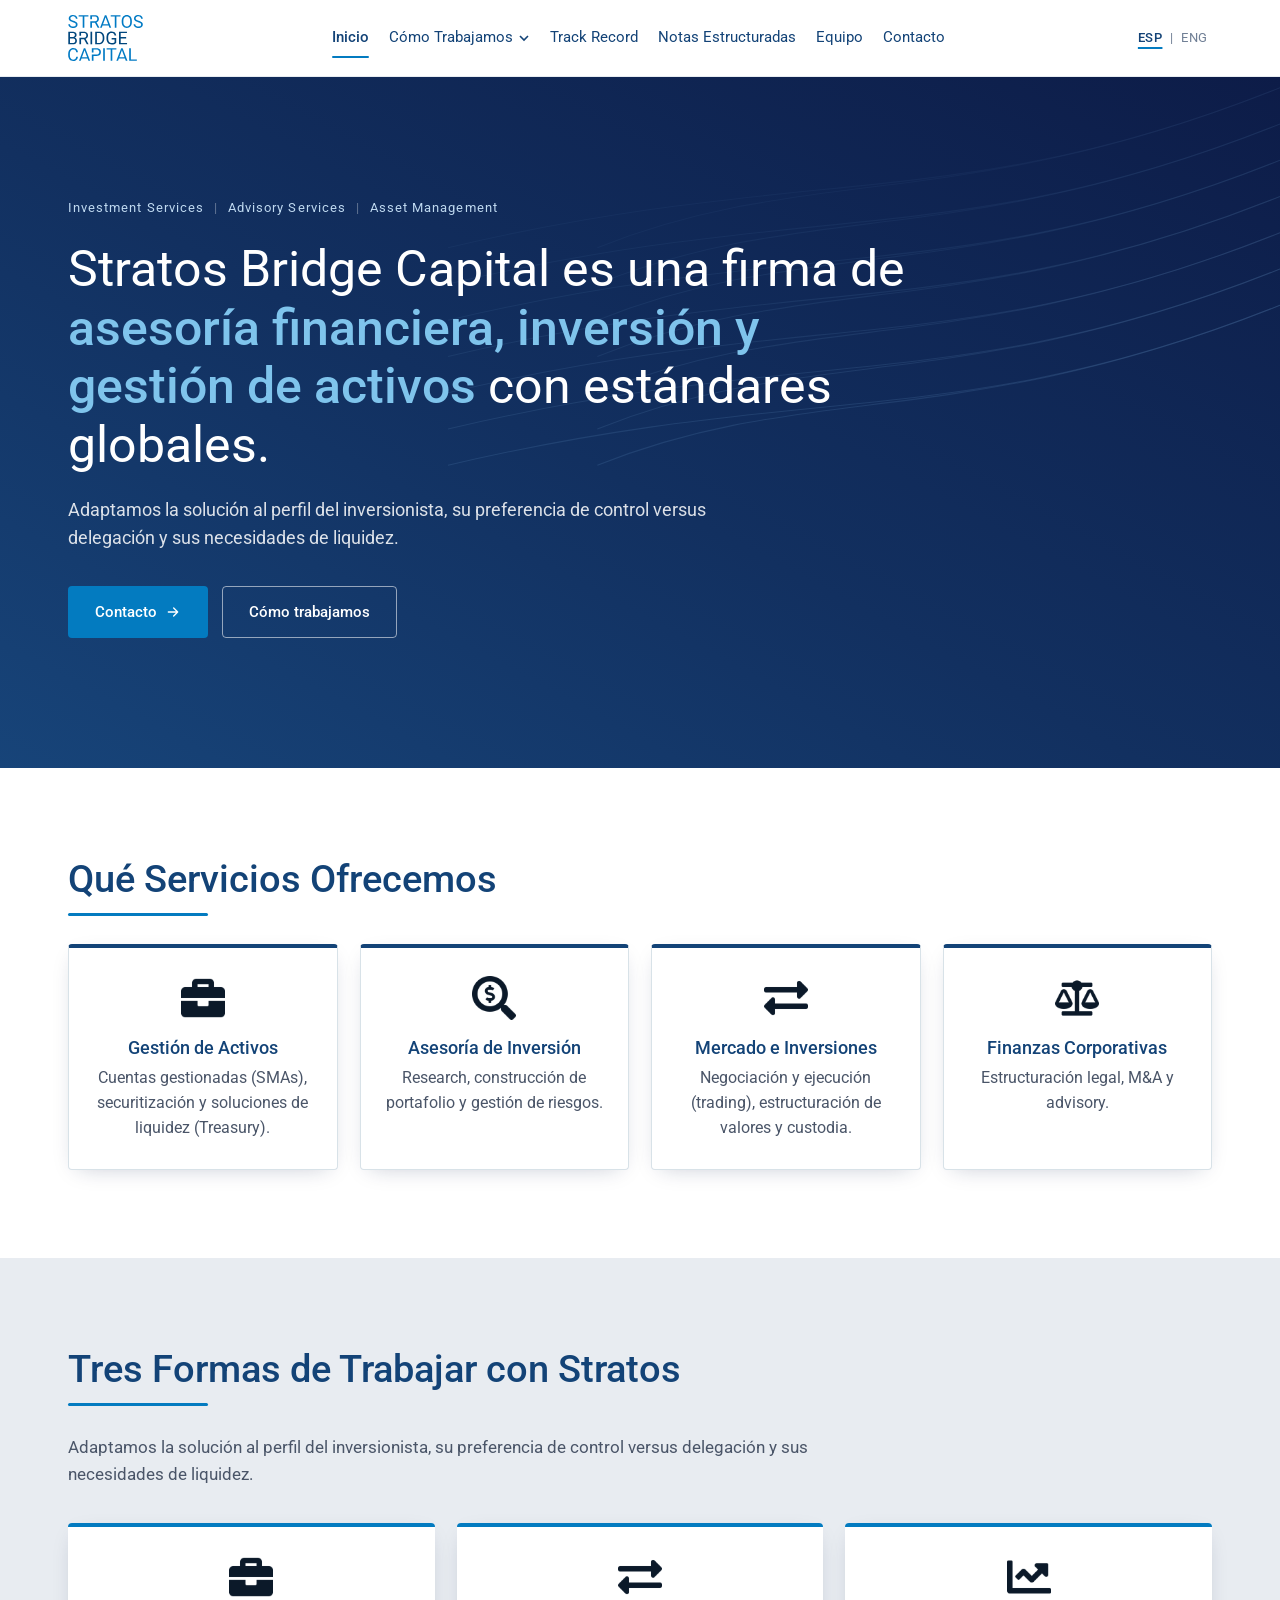
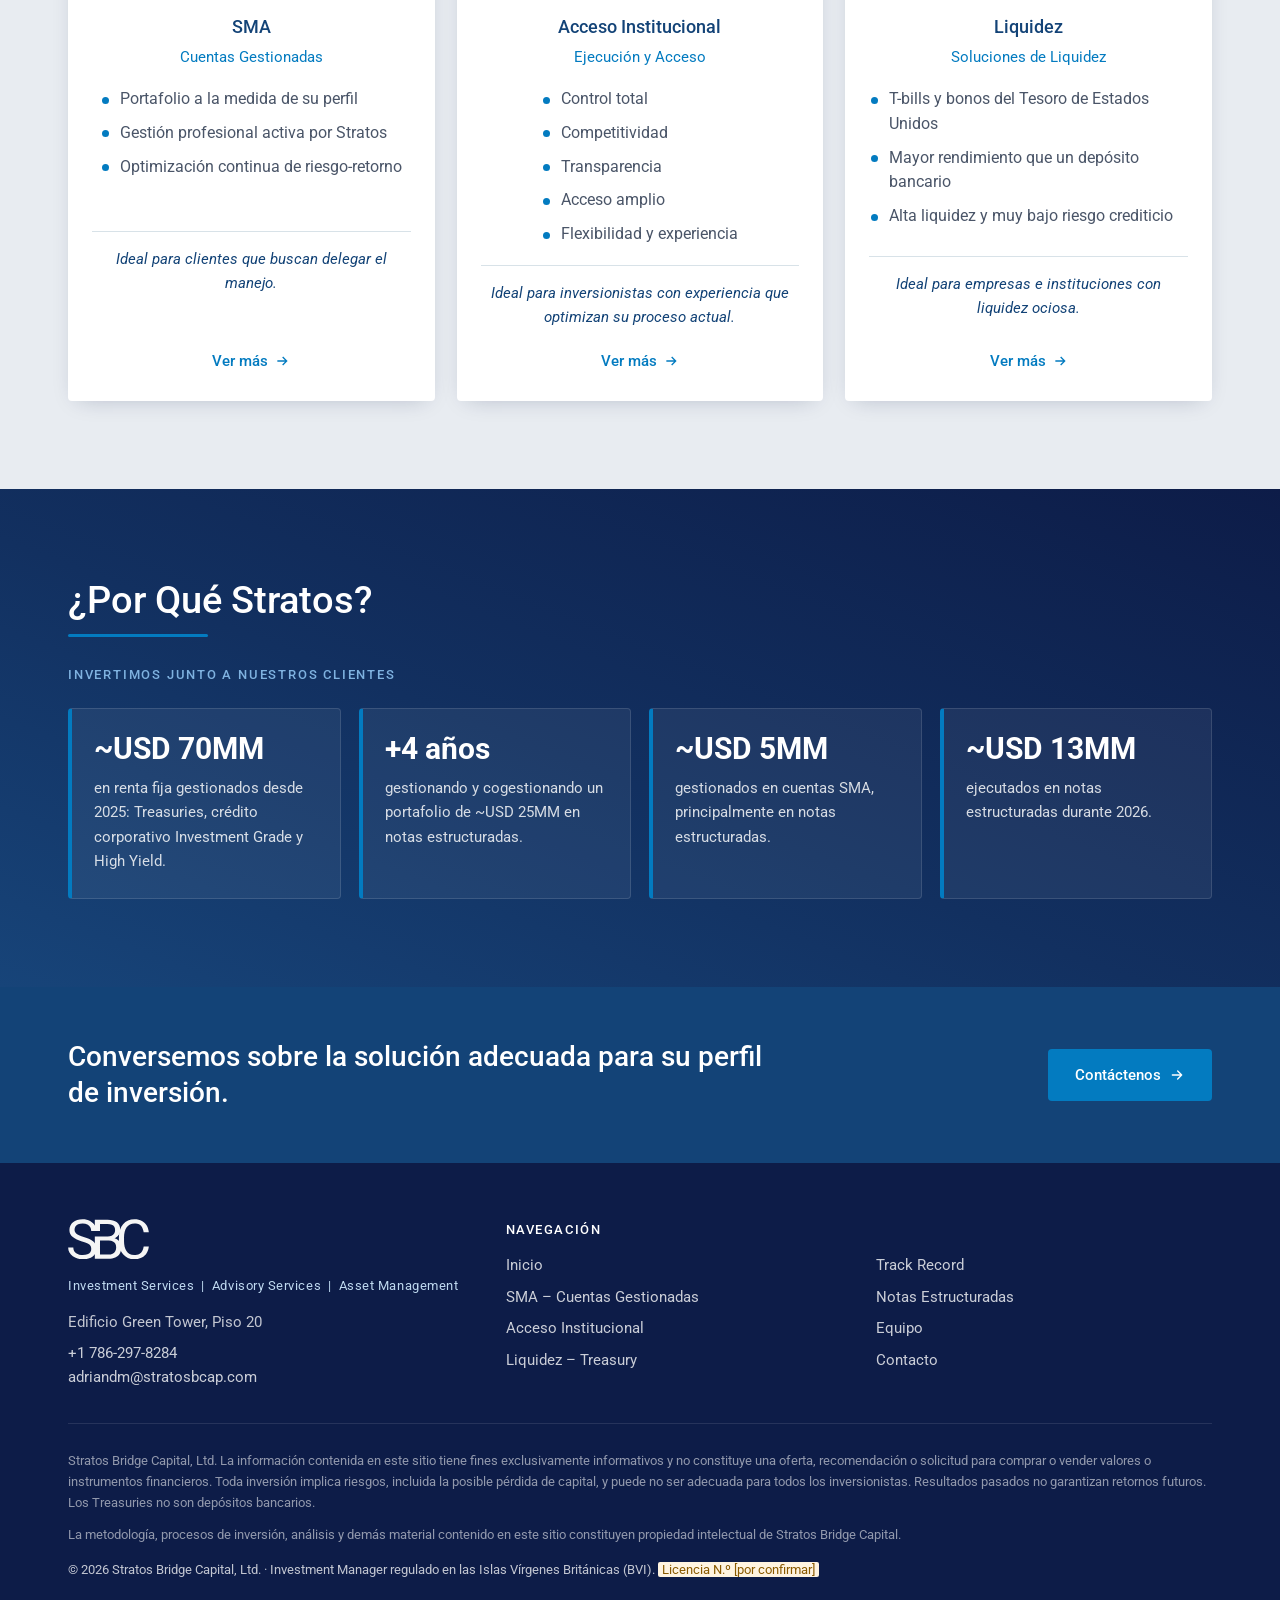
==== commit 31f4763c: "Add files via upload Cambios de Adrian - ronda 2" ====
--- a/index.html
+++ b/index.html
@@ -16,14 +16,14 @@
 <link rel="preconnect" href="https://fonts.googleapis.com">
 <link rel="preconnect" href="https://fonts.gstatic.com" crossorigin>
 <link href="https://fonts.googleapis.com/css2?family=Roboto:ital,wght@0,300;0,400;0,500;0,700;1,400;1,500&display=swap" rel="stylesheet">
-<link rel="stylesheet" href="assets/css/site.css?v=20261110">
+<link rel="stylesheet" href="assets/css/site.css?v=20261112">
 </head>
 <body>
 <a class="skip" href="#main"><span data-es="Saltar al contenido" data-en="Skip to content">Saltar al contenido</span></a>
 <header id="hdr">
   <div class="wrap hdr-in">
     <a href="index.html" class="logo" aria-label="Stratos Bridge Capital – Inicio"><img src="assets/img/logos/lc.svg" alt="Stratos Bridge Capital" width="74" height="46" decoding="async"></a>
-    <nav class="nav" aria-label="Principal"><a href="index.html" class="active" aria-current="page"><span data-es="Inicio" data-en="Home">Inicio</span></a><a href="quienes-somos.html"><span data-es="Quiénes Somos" data-en="About Us">Quiénes Somos</span></a><div class="dd"><button type="button" class="dd-btn" aria-expanded="false" aria-haspopup="true"><span data-es="Cómo Trabajamos" data-en="How We Work">Cómo Trabajamos</span><svg viewBox="0 0 12 12" fill="none" stroke="currentColor" stroke-width="1.6" aria-hidden="true"><path d="M2 4l4 4 4-4"/></svg></button><div class="dd-menu"><a href="sma.html"><span data-es="SMA – Cuentas Gestionadas" data-en="SMAs – Managed Accounts">SMA – Cuentas Gestionadas</span></a><a href="acceso-institucional.html"><span data-es="Acceso Institucional" data-en="Institutional Access">Acceso Institucional</span></a><a href="liquidez.html"><span data-es="Liquidez – Treasury" data-en="Liquidity – Treasury">Liquidez – Treasury</span></a></div></div><a href="track-record.html"><span>Track Record</span></a><a href="notas-estructuradas.html"><span data-es="Notas Estructuradas" data-en="Structured Notes">Notas Estructuradas</span></a><a href="equipo.html"><span data-es="Equipo" data-en="Team">Equipo</span></a><a href="contacto.html"><span data-es="Contacto" data-en="Contact">Contacto</span></a></nav>
+    <nav class="nav" aria-label="Principal"><a href="index.html" class="active" aria-current="page"><span data-es="Inicio" data-en="Home">Inicio</span></a><div class="dd"><button type="button" class="dd-btn" aria-expanded="false" aria-haspopup="true"><span data-es="Cómo Trabajamos" data-en="How We Work">Cómo Trabajamos</span><svg viewBox="0 0 12 12" fill="none" stroke="currentColor" stroke-width="1.6" aria-hidden="true"><path d="M2 4l4 4 4-4"/></svg></button><div class="dd-menu"><a href="sma.html"><span data-es="SMA – Cuentas Gestionadas" data-en="SMAs – Managed Accounts">SMA – Cuentas Gestionadas</span></a><a href="acceso-institucional.html"><span data-es="Acceso Institucional" data-en="Institutional Access">Acceso Institucional</span></a><a href="liquidez.html"><span data-es="Liquidez – Treasury" data-en="Liquidity – Treasury">Liquidez – Treasury</span></a></div></div><a href="track-record.html"><span>Track Record</span></a><a href="notas-estructuradas.html"><span data-es="Notas Estructuradas" data-en="Structured Notes">Notas Estructuradas</span></a><a href="equipo.html"><span data-es="Equipo" data-en="Team">Equipo</span></a><a href="contacto.html"><span data-es="Contacto" data-en="Contact">Contacto</span></a></nav>
     <div class="hdr-r">
       <div class="lang" role="group" aria-label="Idioma / Language"><button type="button" data-setlang="es" class="on" aria-pressed="true" title="Español">ESP</button><span aria-hidden="true">|</span><button type="button" data-setlang="en" aria-pressed="false" title="English">ENG</button></div>
       <button type="button" class="burger" id="burger" aria-expanded="false" aria-controls="mob" data-es-al="Abrir menú" data-en-al="Open menu" aria-label="Abrir menú">
@@ -40,13 +40,13 @@
       <svg viewBox="0 0 24 24" fill="none" stroke="currentColor" stroke-width="1.8" stroke-linecap="round" aria-hidden="true"><path d="M6 6l12 12M18 6 6 18"/></svg>
     </button>
   </div>
-  <nav aria-label="Móvil"><a href="index.html" class="active"><span data-es="Inicio" data-en="Home">Inicio</span></a><a href="quienes-somos.html"><span data-es="Quiénes Somos" data-en="About Us">Quiénes Somos</span></a><span class="grp" data-es="Cómo Trabajamos" data-en="How We Work">Cómo Trabajamos</span><a href="sma.html" class="sub"><span data-es="SMA – Cuentas Gestionadas" data-en="SMAs – Managed Accounts">SMA – Cuentas Gestionadas</span></a><a href="acceso-institucional.html" class="sub"><span data-es="Acceso Institucional" data-en="Institutional Access">Acceso Institucional</span></a><a href="liquidez.html" class="sub"><span data-es="Liquidez – Treasury" data-en="Liquidity – Treasury">Liquidez – Treasury</span></a><a href="track-record.html"><span>Track Record</span></a><a href="notas-estructuradas.html"><span data-es="Notas Estructuradas" data-en="Structured Notes">Notas Estructuradas</span></a><a href="equipo.html"><span data-es="Equipo" data-en="Team">Equipo</span></a><a href="contacto.html"><span data-es="Contacto" data-en="Contact">Contacto</span></a></nav>
+  <nav aria-label="Móvil"><a href="index.html" class="active"><span data-es="Inicio" data-en="Home">Inicio</span></a><span class="grp" data-es="Cómo Trabajamos" data-en="How We Work">Cómo Trabajamos</span><a href="sma.html" class="sub"><span data-es="SMA – Cuentas Gestionadas" data-en="SMAs – Managed Accounts">SMA – Cuentas Gestionadas</span></a><a href="acceso-institucional.html" class="sub"><span data-es="Acceso Institucional" data-en="Institutional Access">Acceso Institucional</span></a><a href="liquidez.html" class="sub"><span data-es="Liquidez – Treasury" data-en="Liquidity – Treasury">Liquidez – Treasury</span></a><a href="track-record.html"><span>Track Record</span></a><a href="notas-estructuradas.html"><span data-es="Notas Estructuradas" data-en="Structured Notes">Notas Estructuradas</span></a><a href="equipo.html"><span data-es="Equipo" data-en="Team">Equipo</span></a><a href="contacto.html"><span data-es="Contacto" data-en="Contact">Contacto</span></a></nav>
   <div class="lang" role="group" aria-label="Idioma / Language"><button type="button" data-setlang="es" class="on" aria-pressed="true" title="Español">ESP</button><span aria-hidden="true">|</span><button type="button" data-setlang="en" aria-pressed="false" title="English">ENG</button></div>
 </aside>
 <main id="main">
 <section class="hero">
   <svg class="hero-deco" viewBox="0 0 1200 600" preserveAspectRatio="xMaxYMid slice" aria-hidden="true"><path d="M560 160 C 760 80, 900 130, 1200 10" fill="none" stroke="#7FB2E0" stroke-opacity="0.10" stroke-width="1"/><path d="M560 194 C 760 114, 900 164, 1200 44" fill="none" stroke="#7FB2E0" stroke-opacity="0.13" stroke-width="1"/><path d="M560 228 C 760 148, 900 198, 1200 78" fill="none" stroke="#7FB2E0" stroke-opacity="0.16" stroke-width="1"/><path d="M560 262 C 760 182, 900 232, 1200 112" fill="none" stroke="#7FB2E0" stroke-opacity="0.19" stroke-width="1"/><path d="M560 296 C 760 216, 900 266, 1200 146" fill="none" stroke="#7FB2E0" stroke-opacity="0.22" stroke-width="1"/><path d="M560 330 C 760 250, 900 300, 1200 180" fill="none" stroke="#7FB2E0" stroke-opacity="0.25" stroke-width="1"/><path d="M560 364 C 760 284, 900 334, 1200 214" fill="none" stroke="#7FB2E0" stroke-opacity="0.28" stroke-width="1"/><path d="M420 160 C 760 80, 900 130, 1200 10" fill="none" stroke="#7FB2E0" stroke-opacity="0.10" stroke-width="1"/><path d="M420 194 C 760 114, 900 164, 1200 44" fill="none" stroke="#7FB2E0" stroke-opacity="0.13" stroke-width="1"/><path d="M420 228 C 760 148, 900 198, 1200 78" fill="none" stroke="#7FB2E0" stroke-opacity="0.16" stroke-width="1"/><path d="M420 262 C 760 182, 900 232, 1200 112" fill="none" stroke="#7FB2E0" stroke-opacity="0.19" stroke-width="1"/><path d="M420 296 C 760 216, 900 266, 1200 146" fill="none" stroke="#7FB2E0" stroke-opacity="0.22" stroke-width="1"/><path d="M420 330 C 760 250, 900 300, 1200 180" fill="none" stroke="#7FB2E0" stroke-opacity="0.25" stroke-width="1"/><path d="M420 364 C 760 284, 900 334, 1200 214" fill="none" stroke="#7FB2E0" stroke-opacity="0.28" stroke-width="1"/></svg>
-  <div class="wrap hero-in">
+  <div class="wrap hero-in single">
     <div class="fade">
       <p class="tagline">Investment Services <i>|</i> Advisory Services <i>|</i> Asset Management</p>
       <h1 data-es="Stratos Bridge Capital es una firma de &lt;b&gt;asesoría financiera, inversión y gestión de activos&lt;/b&gt; con estándares globales." data-en="Stratos Bridge Capital is a &lt;b&gt;financial advisory, investment and asset management&lt;/b&gt; firm with global standards.">Stratos Bridge Capital es una firma de <b>asesoría financiera, inversión y gestión de activos</b> con estándares globales.</h1>
@@ -56,12 +56,6 @@
         <a href="#formas" class="btn btn-o"><span data-es="Cómo trabajamos" data-en="How we work">Cómo trabajamos</span></a>
       </div>
     </div>
-    <div class="fade"><div class="aum">
-  <div class="big">USD 100MM</div>
-  <p class="cap" data-es="en activos bajo gestión&lt;br&gt;(AUM en mandatos SMA)" data-en="in assets under management&lt;br&gt;(AUM in SMA mandates)">en activos bajo gestión<br>(AUM en mandatos SMA)</p>
-  <hr>
-  <p class="reg" data-es="Investment Manager regulado en las Islas Vírgenes Británicas (BVI)" data-en="Investment Manager regulated in the British Virgin Islands (BVI)">Investment Manager regulado en las Islas Vírgenes Británicas (BVI)</p>
-</div></div>
   </div>
 </section>
 <section class="sec sec-white"><div class="wrap">
@@ -76,7 +70,7 @@
   <h2 class="ttl"><span data-es="Tres Formas de Trabajar con Stratos" data-en="Three Ways to Work with Stratos">Tres Formas de Trabajar con Stratos</span><span class="ul" aria-hidden="true"></span></h2>
   <p class="lead" data-es="Adaptamos la solución al perfil del inversionista, su preferencia de control versus delegación y sus necesidades de liquidez." data-en="We tailor each solution to the investor’s profile, their preference for control versus delegation, and their liquidity needs.">Adaptamos la solución al perfil del inversionista, su preferencia de control versus delegación y sus necesidades de liquidez.</p>
   <div class="grid g3" style="margin-top:34px"><div class="card cen"><img src="assets/img/icons/gestion.png" alt="" width="44" height="44" class="ico" loading="lazy" decoding="async">
-      <h3>SMA</h3><p class="h3sub" data-es="Cuentas Gestionadas" data-en="Managed Accounts">Cuentas Gestionadas</p><ul class="list"><li data-es="Portafolio a la medida de su perfil" data-en="Portfolio tailored to your profile">Portafolio a la medida de su perfil</li><li data-es="Gestión profesional activa por Stratos" data-en="Active professional management by Stratos">Gestión profesional activa por Stratos</li><li data-es="Optimización continua de riesgo-retorno" data-en="Ongoing risk-return optimization">Optimización continua de riesgo-retorno</li><li data-es="Custodia con socio institucional: 10 bps anuales*" data-en="Custody with an institutional partner: 10 bps per year*">Custodia con socio institucional: 10 bps anuales*</li></ul>
+      <h3>SMA</h3><p class="h3sub" data-es="Cuentas Gestionadas" data-en="Managed Accounts">Cuentas Gestionadas</p><ul class="list"><li data-es="Portafolio a la medida de su perfil" data-en="Portfolio tailored to your profile">Portafolio a la medida de su perfil</li><li data-es="Gestión profesional activa por Stratos" data-en="Active professional management by Stratos">Gestión profesional activa por Stratos</li><li data-es="Optimización continua de riesgo-retorno" data-en="Ongoing risk-return optimization">Optimización continua de riesgo-retorno</li></ul>
       <p class="ideal" data-es="Ideal para clientes que buscan delegar el manejo." data-en="Ideal for clients who prefer to delegate management.">Ideal para clientes que buscan delegar el manejo.</p>
       <a class="more" href="sma.html"><span data-es="Ver más" data-en="Learn more">Ver más</span><svg style="width:16px;height:16px" viewBox="0 0 24 24" fill="none" stroke="currentColor" stroke-width="2" aria-hidden="true"><path d="M5 12h14M13 6l6 6-6 6"/></svg></a></div><div class="card cen"><img src="assets/img/icons/mercado.png" alt="" width="44" height="44" class="ico" loading="lazy" decoding="async">
       <h3 data-es="Acceso Institucional" data-en="Institutional Access">Acceso Institucional</h3><p class="h3sub" data-es="Ejecución y Acceso" data-en="Execution &amp; Access">Ejecución y Acceso</p><ul class="list"><li data-es="Control total" data-en="Full control">Control total</li><li data-es="Competitividad" data-en="Competitive terms">Competitividad</li><li data-es="Transparencia" data-en="Transparency">Transparencia</li><li data-es="Acceso amplio" data-en="Broad access">Acceso amplio</li><li data-es="Flexibilidad y experiencia" data-en="Flexibility and expertise">Flexibilidad y experiencia</li></ul>
@@ -85,14 +79,11 @@
       <h3 data-es="Liquidez" data-en="Liquidity">Liquidez</h3><p class="h3sub" data-es="Soluciones de Liquidez" data-en="Liquidity Solutions">Soluciones de Liquidez</p><ul class="list"><li data-es="T-bills y bonos del Tesoro de Estados Unidos" data-en="U.S. Treasury bills and notes">T-bills y bonos del Tesoro de Estados Unidos</li><li data-es="Mayor rendimiento que un depósito bancario" data-en="Higher yield than a bank deposit">Mayor rendimiento que un depósito bancario</li><li data-es="Alta liquidez y muy bajo riesgo crediticio" data-en="High liquidity and very low credit risk">Alta liquidez y muy bajo riesgo crediticio</li></ul>
       <p class="ideal" data-es="Ideal para empresas e instituciones con liquidez ociosa." data-en="Ideal for companies and institutions with idle cash.">Ideal para empresas e instituciones con liquidez ociosa.</p>
       <a class="more" href="liquidez.html"><span data-es="Ver más" data-en="Learn more">Ver más</span><svg style="width:16px;height:16px" viewBox="0 0 24 24" fill="none" stroke="currentColor" stroke-width="2" aria-hidden="true"><path d="M5 12h14M13 6l6 6-6 6"/></svg></a></div></div>
-  <p class="closing" data-es="Los tres modelos brindan acceso a niveles institucionales, asesoría independiente y una arquitectura abierta." data-en="All three models provide institutional-level access, independent advice and an open architecture.">Los tres modelos brindan acceso a niveles institucionales, asesoría independiente y una arquitectura abierta.</p>
-  <p class="fn" data-es="*Fee de custodia cobrado por el custodio, independiente de Stratos; aplica a notas estructuradas." data-en="*Custody fee charged by the custodian, independent of Stratos; applies to structured notes.">*Fee de custodia cobrado por el custodio, independiente de Stratos; aplica a notas estructuradas.</p>
 </div></section>
 <section class="sec sec-dark"><div class="wrap">
   <h2 class="ttl"><span data-es="¿Por Qué Stratos?" data-en="Why Stratos?">¿Por Qué Stratos?</span><span class="ul" aria-hidden="true"></span></h2>
   <span class="kicker" data-es="Invertimos junto a nuestros clientes" data-en="We invest alongside our clients">Invertimos junto a nuestros clientes</span>
-  <div class="stats" style="margin-top:22px"><div class="stat"><div class="n">~USD 70MM</div><p data-es="en renta fija gestionados desde 2025: Treasuries, crédito corporativo IG y HY." data-en="in fixed income managed since 2025: Treasuries, investment grade and high yield corporate credit.">en renta fija gestionados desde 2025: Treasuries, crédito corporativo IG y HY.</p></div><div class="stat"><div class="n" data-es="+4 años" data-en="4+ years">+4 años</div><p data-es="gestionando y cogestionando un portafolio de ~USD 25MM en notas estructuradas para el Grupo Doria Medina." data-en="managing and co-managing a ~USD 25MM structured notes portfolio for Grupo Doria Medina.">gestionando y cogestionando un portafolio de ~USD 25MM en notas estructuradas para el Grupo Doria Medina.</p></div><div class="stat"><div class="n">~USD 5MM</div><p data-es="gestionados en cuentas SMA, principalmente en notas estructuradas, con nuevas cuentas en proceso de apertura." data-en="managed in SMAs, mainly in structured notes, with new accounts in the process of being opened.">gestionados en cuentas SMA, principalmente en notas estructuradas, con nuevas cuentas en proceso de apertura.</p></div><div class="stat"><div class="n">~USD 13MM</div><p data-es="ejecutados en notas estructuradas durante 2026." data-en="executed in structured notes during 2026.">ejecutados en notas estructuradas durante 2026.</p></div></div>
-  <p class="closing" data-es="Transformamos un producto tradicionalmente opaco en una solución institucional, transparente y alineada con los intereses del inversionista." data-en="We turn a traditionally opaque product into an institutional, transparent solution aligned with the investor’s interests.">Transformamos un producto tradicionalmente opaco en una solución institucional, transparente y alineada con los intereses del inversionista.</p>
+  <div class="stats" style="margin-top:22px"><div class="stat"><div class="n">~USD 70MM</div><p data-es="en renta fija gestionados desde 2025: Treasuries, crédito corporativo Investment Grade y High Yield." data-en="in fixed income managed since 2025: Treasuries, investment grade and high yield corporate credit.">en renta fija gestionados desde 2025: Treasuries, crédito corporativo Investment Grade y High Yield.</p></div><div class="stat"><div class="n" data-es="+4 años" data-en="4+ years">+4 años</div><p data-es="gestionando y cogestionando un portafolio de ~USD 25MM en notas estructuradas." data-en="managing and co-managing a ~USD 25MM structured notes portfolio.">gestionando y cogestionando un portafolio de ~USD 25MM en notas estructuradas.</p></div><div class="stat"><div class="n">~USD 5MM</div><p data-es="gestionados en cuentas SMA, principalmente en notas estructuradas." data-en="managed in SMAs, mainly in structured notes.">gestionados en cuentas SMA, principalmente en notas estructuradas.</p></div><div class="stat"><div class="n">~USD 13MM</div><p data-es="ejecutados en notas estructuradas durante 2026." data-en="executed in structured notes during 2026.">ejecutados en notas estructuradas durante 2026.</p></div></div>
 </div></section>
 <section class="cta"><div class="wrap">
   <h2 data-es="Conversemos sobre la solución adecuada para su perfil de inversión." data-en="Let&#x27;s talk about the right solution for your investment profile.">Conversemos sobre la solución adecuada para su perfil de inversión.</h2>
@@ -105,10 +96,10 @@
       <div>
         <img src="assets/img/logos/lm.svg" alt="SBC" width="81" height="40" class="logo-f" decoding="async">
         <p class="tag">Investment Services &nbsp;|&nbsp; Advisory Services &nbsp;|&nbsp; Asset Management</p>
-        <p style="margin-top:14px"><span data-es="Edificio Green Tower, Piso 20" data-en="Green Tower Building, 20th Floor">Edificio Green Tower, Piso 20</span><br>La Paz, Bolivia</p>
+        <p style="margin-top:14px"><span data-es="Edificio Green Tower, Piso 20" data-en="Green Tower Building, 20th Floor">Edificio Green Tower, Piso 20</span></p>
         <p style="margin-top:8px"><a href="tel:+17862978284">+1 786-297-8284</a><br><a href="mailto:adriandm@stratosbcap.com">adriandm@stratosbcap.com</a></p>
       </div>
-      <div><h4><span data-es="Navegación" data-en="Navigation">Navegación</span></h4><ul><li><a href="index.html"><span data-es="Inicio" data-en="Home">Inicio</span></a></li><li><a href="quienes-somos.html"><span data-es="Quiénes Somos" data-en="About Us">Quiénes Somos</span></a></li><li><a href="sma.html"><span data-es="SMA – Cuentas Gestionadas" data-en="SMAs – Managed Accounts">SMA – Cuentas Gestionadas</span></a></li><li><a href="acceso-institucional.html"><span data-es="Acceso Institucional" data-en="Institutional Access">Acceso Institucional</span></a></li><li><a href="liquidez.html"><span data-es="Liquidez – Treasury" data-en="Liquidity – Treasury">Liquidez – Treasury</span></a></li></ul></div>
+      <div><h4><span data-es="Navegación" data-en="Navigation">Navegación</span></h4><ul><li><a href="index.html"><span data-es="Inicio" data-en="Home">Inicio</span></a></li><li><a href="sma.html"><span data-es="SMA – Cuentas Gestionadas" data-en="SMAs – Managed Accounts">SMA – Cuentas Gestionadas</span></a></li><li><a href="acceso-institucional.html"><span data-es="Acceso Institucional" data-en="Institutional Access">Acceso Institucional</span></a></li><li><a href="liquidez.html"><span data-es="Liquidez – Treasury" data-en="Liquidity – Treasury">Liquidez – Treasury</span></a></li></ul></div>
       <div><h4 class="blank" aria-hidden="true">&nbsp;</h4><ul><li><a href="track-record.html"><span>Track Record</span></a></li><li><a href="notas-estructuradas.html"><span data-es="Notas Estructuradas" data-en="Structured Notes">Notas Estructuradas</span></a></li><li><a href="equipo.html"><span data-es="Equipo" data-en="Team">Equipo</span></a></li><li><a href="contacto.html"><span data-es="Contacto" data-en="Contact">Contacto</span></a></li></ul></div>
     </div>
     <div class="disc">
@@ -118,6 +109,6 @@
     </div>
   </div>
 </footer>
-<script src="assets/js/site.js?v=20261110"></script>
+<script src="assets/js/site.js?v=20261112"></script>
 </body>
 </html>
--- a/assets/css/site.css
+++ b/assets/css/site.css
@@ -406,3 +406,6 @@
 .cust .note{flex:1 1 170px;min-width:0}
 @media(max-width:899px){.ft h4.blank{display:none}.ft>div:nth-child(3){margin-top:-26px}}
 @media(max-width:560px){.cust-row.nw .arr{display:none}.cust-row.nw .note{flex-basis:100%}}
+/* Inicio sin bloque AUM (cambios Adrian 12-nov-2026) */
+@media(min-width:1024px){.hero-in.single{grid-template-columns:1fr;padding-top:120px;padding-bottom:130px}}
+.hero-in.single>div{max-width:860px}
